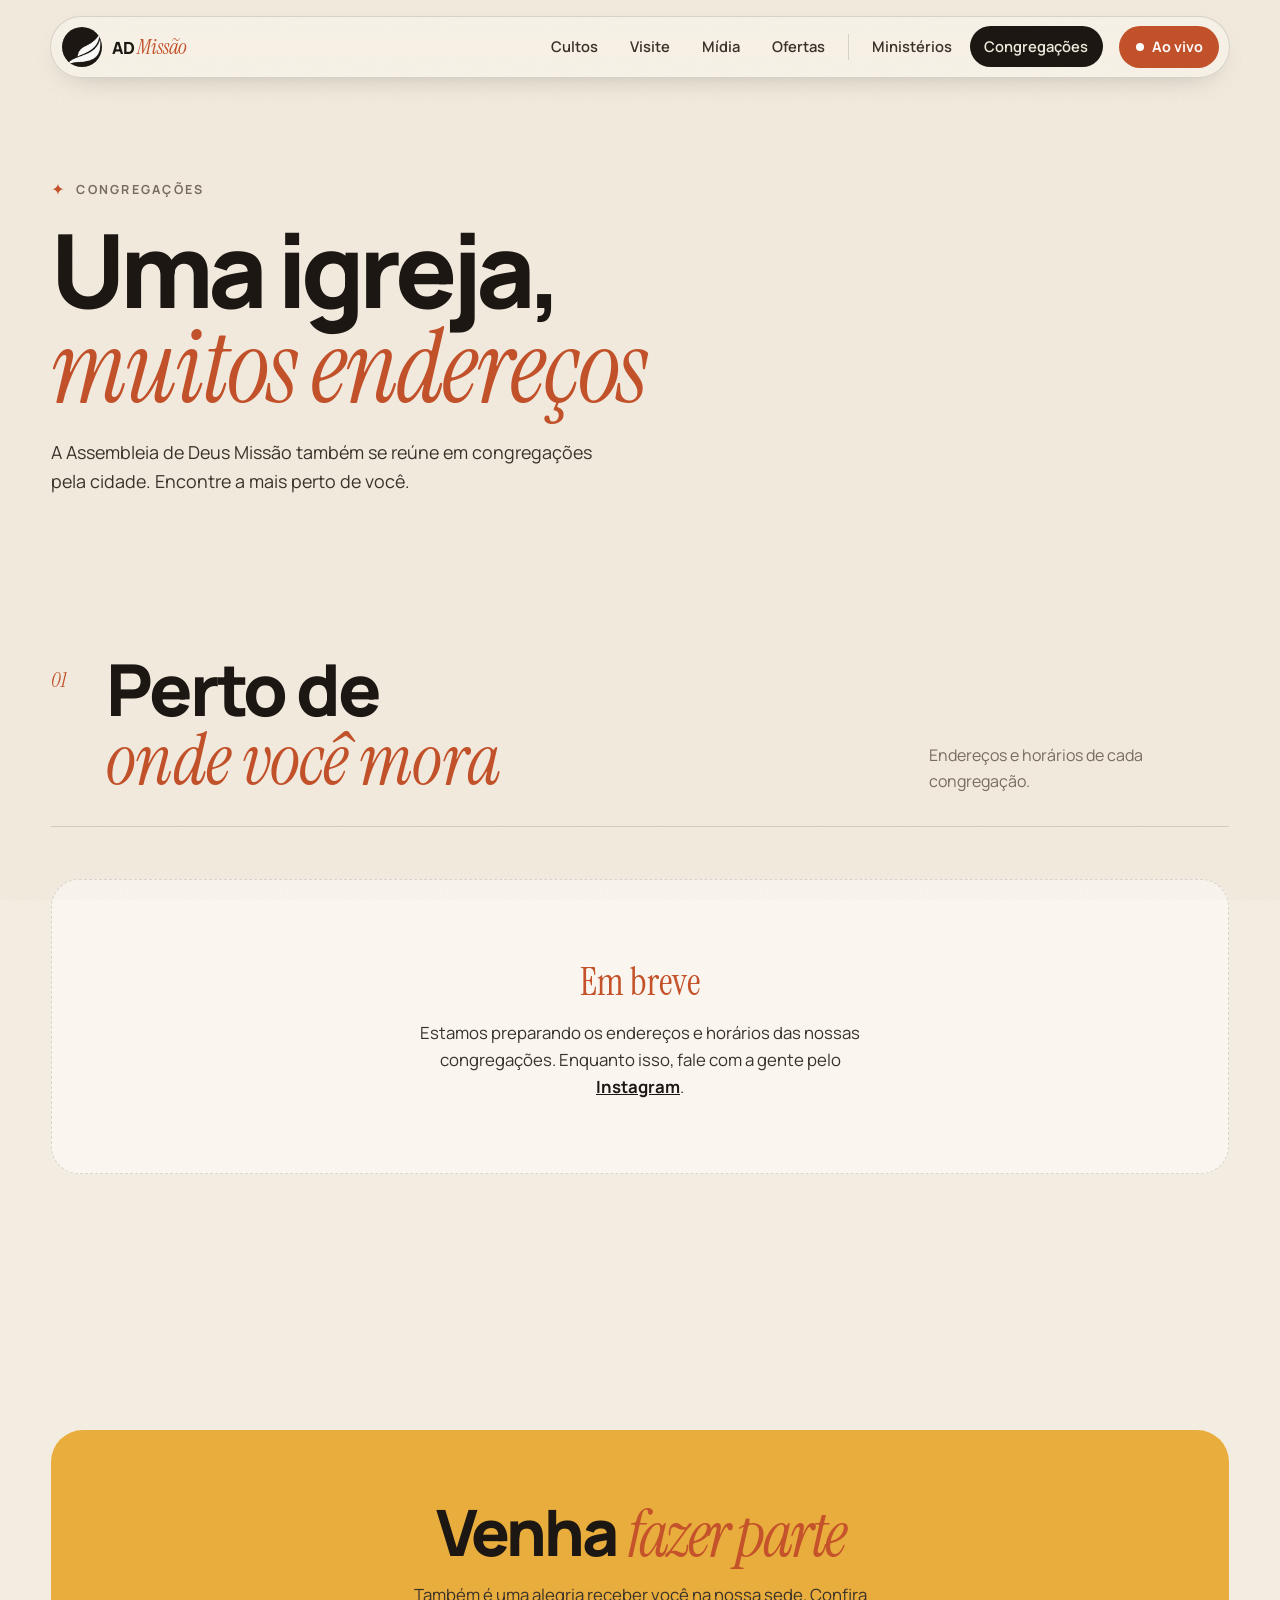
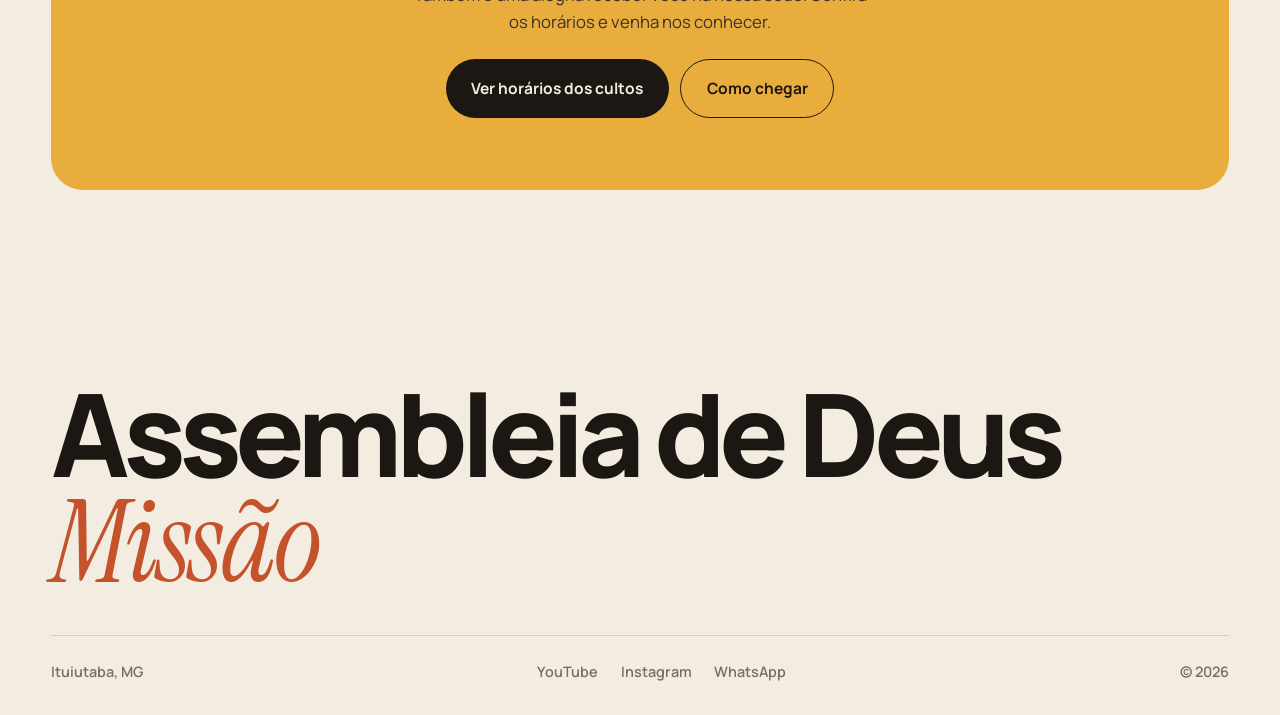
==== congregacoes.html @ 0648c284 "Separar home, página de Ministérios e página de Congregações; adicionar seção Música Co-Authored-By:" ====
<!doctype html>
<html lang="pt-BR">
  <head>
    <meta charset="utf-8" />
    <meta name="viewport" content="width=device-width, initial-scale=1" />
    <title>Congregações – Assembleia de Deus Missão, Ituiutaba</title>
    <meta name="description" content="Endereços e horários das congregações da Assembleia de Deus Missão em Ituiutaba, MG." />
    <meta name="theme-color" content="#f3ece0" />
    <link rel="icon" type="image/png" href="./assets/logo.png" />
    <link rel="preconnect" href="https://fonts.googleapis.com" />
    <link rel="preconnect" href="https://fonts.gstatic.com" crossorigin />
    <link href="https://fonts.googleapis.com/css2?family=Instrument+Serif:ital@0;1&family=Manrope:wght@400;500;600;700;800&display=swap" rel="stylesheet" />
    <link rel="stylesheet" href="style.css" />
    <script>document.documentElement.classList.add("js");</script>
  </head>
  <body class="page-congregacoes">
    <div class="grain" aria-hidden="true"></div>

    <!-- ============ Cabeçalho (igual em todas as páginas) ============ -->
    <header id="topo">
      <a class="mark" href="index.html" aria-label="Início">
        <span class="mark-logo"><img src="./assets/logo.png" alt="" /></span>
        <span class="mark-text">AD <i>Missão</i></span>
      </a>
      <nav id="menu" aria-label="Principal">
        <a href="index.html#cultos">Cultos</a>
        <a href="index.html#visite">Visite</a>
        <a href="index.html#midia">Mídia</a>
        <a href="index.html#ofertas">Ofertas</a>
        <span class="nav-sep" aria-hidden="true"></span>
        <a href="ministerios.html">Ministérios</a>
        <a href="congregacoes.html" class="active" aria-current="page">Congregações</a>
      </nav>
      <a class="live" href="https://www.youtube.com/@assembleiadedeus.ituiutaba/live" target="_blank" rel="noopener">
        <span class="live-dot"></span> Ao vivo
      </a>
      <button class="burger" id="menuBtn" aria-expanded="false" aria-controls="menu" aria-label="Abrir menu"><span></span><span></span></button>
    </header>

    <main>
      <!-- ============ Topo da página ============ -->
      <section class="page-hero">
        <p class="tag"><span>✦</span> Congregações</p>
        <h1>Uma igreja,<br /><em>muitos endereços</em></h1>
        <p class="hero-sub">A Assembleia de Deus Missão também se reúne em congregações pela cidade. Encontre a mais perto de você.</p>
      </section>

      <!-- ============ Lista de congregações ============ -->
      <!-- Os cartões são gerados pelo script.js a partir da lista CONGREGACOES. -->
      <section class="sec" id="lista">
        <div class="sec-head">
          <span class="num">01</span>
          <h2>Perto de<br /><em>onde você mora</em></h2>
          <p>Endereços e horários de cada congregação.</p>
        </div>
        <div class="congs" id="congs"></div>
      </section>
      <!-- ============ Convite ============ -->
      <section class="sec">
        <div class="cta-band">
          <h2>Venha <em>fazer parte</em></h2>
          <p>Também é uma alegria receber você na nossa sede. Confira os horários e venha nos conhecer.</p>
          <div class="hero-cta">
            <a class="pill dark" href="index.html#cultos">Ver horários dos cultos</a>
            <a class="pill line" href="index.html#visite">Como chegar</a>
          </div>
        </div>
      </section>
    </main>

    <footer>
      <p class="big">Assembleia de Deus <em>Missão</em></p>
      <div class="foot-row">
        <span>Ituiutaba, MG</span>
        <span class="foot-social">
          <a href="https://www.youtube.com/@assembleiadedeus.ituiutaba" target="_blank" rel="noopener">YouTube</a>
          <a href="https://www.instagram.com/assembleiadedeus.ituiutaba" target="_blank" rel="noopener">Instagram</a>
          <a href="https://chat.whatsapp.com/AYAnTS1vn7K410V5juhOML?s=sw&amp;p=i&amp;mlu=4&amp;ilr=4&amp;iam=2" target="_blank" rel="noopener">WhatsApp</a>
        </span>
        <span>© <span id="year">2026</span></span>
      </div>
    </footer>

    <script src="script.js"></script>
  </body>
</html>
---- style.css ----
/* =========================================================
   AD Missão – modelo criativo
   Conceito: luz, papel e arco — o arco das janelas de templo
   ========================================================= */
:root{
  --cream:#f3ece0; --cream-2:#ebe2d2; --paper:#faf6ef;
  --ink:#1c1712; --ink-2:#3a322a; --muted:#7a6e60;
  --ember:#c4522a; --ember-2:#e0703f; --sun:#e8ad3c;
  --line:rgba(28,23,18,.14);
  --serif:"Instrument Serif",Georgia,serif;
  --sans:"Manrope",system-ui,-apple-system,"Segoe UI",Roboto,sans-serif;
  --ease:cubic-bezier(.16,.84,.24,1);
  --pad:clamp(1.25rem,4vw,3.5rem);
}
*,*::before,*::after{box-sizing:border-box;margin:0;padding:0}
html{scroll-behavior:smooth;scroll-padding-top:90px;overflow-x:clip}
body{font-family:var(--sans);background:var(--cream);color:var(--ink);font-size:1.05rem;line-height:1.6;-webkit-font-smoothing:antialiased;overflow-x:clip}
img{display:block;max-width:100%}
a{color:inherit}
:focus-visible{outline:2px solid var(--ember);outline-offset:4px;border-radius:4px}
em{font-family:var(--serif);font-style:italic;font-weight:400}
::selection{background:var(--sun);color:var(--ink)}

/* textura de papel */
.grain{position:fixed;inset:0;z-index:100;pointer-events:none;opacity:.35;mix-blend-mode:multiply;
  background-image:url("data:image/svg+xml,%3Csvg xmlns='http://www.w3.org/2000/svg' width='160' height='160'%3E%3Cfilter id='n'%3E%3CfeTurbulence type='fractalNoise' baseFrequency='.9' numOctaves='2' stitchTiles='stitch'/%3E%3CfeColorMatrix values='0 0 0 0 0.4 0 0 0 0 0.33 0 0 0 0 0.25 0 0 0 .18 0'/%3E%3C/filter%3E%3Crect width='100%25' height='100%25' filter='url(%23n)'/%3E%3C/svg%3E")}

/* ============ Cabeçalho ============ */
header{position:fixed;top:1rem;left:50%;transform:translateX(-50%);z-index:60;width:min(1180px,100% - 2rem);
  display:flex;align-items:center;gap:1rem;padding:.55rem .6rem .55rem .7rem;border-radius:999px;
  background:rgba(250,246,239,.72);backdrop-filter:blur(14px) saturate(140%);-webkit-backdrop-filter:blur(14px) saturate(140%);
  border:1px solid var(--line);box-shadow:0 10px 30px -18px rgba(28,23,18,.35);transition:box-shadow .3s}
header.scrolled{box-shadow:0 14px 40px -16px rgba(28,23,18,.45)}
.mark{display:flex;align-items:center;gap:.6rem;text-decoration:none;font-weight:800;letter-spacing:-.01em}
.mark-logo{width:40px;height:40px;border-radius:50%;background:var(--ink);display:grid;place-items:center;overflow:hidden}
.mark-logo img{width:100%;height:100%;object-fit:cover}
.mark-text{font-size:1.05rem}
.mark-text i{font-family:var(--serif);font-weight:400;font-size:1.3rem;color:var(--ember)}
nav{display:flex;gap:.2rem;margin-left:auto}
nav a{text-decoration:none;font-size:.92rem;font-weight:600;padding:.55rem .9rem;border-radius:999px;color:var(--ink-2);transition:background .25s,color .25s}
nav a:hover,nav a.active{background:var(--ink);color:var(--cream)}
.live{display:inline-flex;align-items:center;gap:.5rem;text-decoration:none;font-weight:700;font-size:.9rem;padding:.6rem 1.05rem;border-radius:999px;background:var(--ember);color:#fff;transition:background .25s}
.live:hover{background:var(--ember-2)}
.live-dot{width:8px;height:8px;border-radius:50%;background:#fff;animation:blink 1.4s infinite}
.burger{display:none;width:44px;height:44px;border-radius:50%;border:0;background:var(--ink);cursor:pointer;position:relative}
.burger span{position:absolute;left:13px;right:13px;height:2px;background:var(--cream);transition:transform .3s var(--ease)}
.burger span:first-child{top:18px}.burger span:last-child{top:24px}
.burger[aria-expanded="true"] span:first-child{transform:translateY(3px) rotate(45deg)}
.burger[aria-expanded="true"] span:last-child{transform:translateY(-3px) rotate(-45deg)}

/* ============ Hero ============ */
.hero{min-height:100svh;display:grid;grid-template-columns:1.15fr .85fr;gap:clamp(2rem,5vw,5rem);align-items:center;
  padding:8rem var(--pad) 4rem;max-width:1320px;margin:0 auto;position:relative}
.tag{display:inline-flex;align-items:center;gap:.6rem;font-size:.78rem;font-weight:700;letter-spacing:.18em;text-transform:uppercase;color:var(--muted)}
.tag span{color:var(--ember);font-size:1rem}
.hero h1{margin:1.4rem 0 1.8rem;font-family:var(--sans);font-weight:800;font-size:clamp(3.4rem,9.5vw,8.6rem);line-height:.9;letter-spacing:-.055em}
.hero h1 span{display:block;overflow:hidden}
.hero h1 em{color:var(--ember);letter-spacing:-.02em;font-size:1.08em;padding-right:.05em}
.hero h1 .l2{padding-left:clamp(1rem,6vw,5rem)}
.hero h1 .l3{color:var(--ink)}
.hero-sub{max-width:44ch;font-size:1.12rem;color:var(--ink-2)}
.hero-sub strong{font-weight:700}
.hero-cta{display:flex;flex-wrap:wrap;gap:.7rem;margin-top:2rem}
.pill{display:inline-flex;align-items:center;gap:.6rem;padding:1rem 1.6rem;border-radius:999px;text-decoration:none;font-weight:700;font-size:.97rem;transition:transform .3s var(--ease),background .25s,color .25s}
.pill:hover{transform:translateY(-3px)}
.pill.dark{background:var(--ink);color:var(--cream)}
.pill.dark:hover{background:var(--ember)}
.pill.line{border:1.5px solid var(--ink)}
.pill.line:hover{background:var(--ink);color:var(--cream)}
.pill span{display:inline-block;transition:transform .3s var(--ease)}
.pill:hover span{transform:translateY(3px)}

.hero-art{position:relative;justify-self:center;width:min(440px,100%)}
.arch{aspect-ratio:3/4;border-radius:999px 999px 28px 28px;overflow:hidden;background:var(--cream-2);
  box-shadow:0 40px 80px -40px rgba(28,23,18,.55);border:10px solid var(--paper)}
.arch img{width:100%;height:100%;object-fit:cover;object-position:62% center;transform:scale(1.08);transition:transform 1.6s var(--ease)}
.loaded .arch img{transform:scale(1)}
.orbit{position:absolute;top:-34px;right:-44px;width:150px;height:150px;animation:spin 26s linear infinite;
  background:var(--sun);border-radius:50%;padding:6px}
.orbit text{font-family:var(--sans);font-size:13.5px;font-weight:800;letter-spacing:2.6px;fill:var(--ink)}
.ticket{position:absolute;left:-14%;bottom:7%;width:min(300px,82%);background:var(--paper);border-radius:18px;padding:1.1rem 1.25rem 1.15rem;
  box-shadow:0 24px 50px -22px rgba(28,23,18,.6);border:1px solid var(--line);
  -webkit-mask:radial-gradient(circle 10px at 0 62%,transparent 98%,#000) left/51% 100% no-repeat,radial-gradient(circle 10px at 100% 62%,transparent 98%,#000) right/51% 100% no-repeat;
          mask:radial-gradient(circle 10px at 0 62%,transparent 98%,#000) left/51% 100% no-repeat,radial-gradient(circle 10px at 100% 62%,transparent 98%,#000) right/51% 100% no-repeat}
.ticket-top{display:flex;justify-content:space-between;font-size:.72rem;font-weight:800;letter-spacing:.14em;text-transform:uppercase;color:var(--ember)}
.ticket-no{color:var(--muted)}
.ticket strong{display:block;margin:.4rem 0 .75rem;font-family:var(--serif);font-weight:400;font-size:1.75rem;line-height:1.05}
.ticket-row{display:flex;justify-content:space-between;gap:.5rem;flex-wrap:wrap;padding-top:.75rem;border-top:1.5px dashed var(--line);font-weight:700;font-size:.92rem}
.ticket-in{color:var(--muted);font-weight:600}

/* ============ Marquee ============ */
.marquee{background:var(--ink);color:var(--cream);overflow:hidden;padding:1.3rem 0;transform:rotate(-1.5deg) scale(1.02);margin:1rem 0 2rem}
.marquee-track{display:flex;gap:2.2rem;width:max-content;align-items:center;animation:slide 32s linear infinite}
.marquee span{font-family:var(--serif);font-style:italic;font-size:clamp(1.8rem,3.6vw,2.8rem);line-height:1}
.marquee i{font-style:normal;color:var(--sun);font-size:1.2rem}

/* ============ Seções ============ */
.sec{max-width:1320px;margin:0 auto;padding:clamp(4.5rem,10vw,8rem) var(--pad)}
.sec-head{display:grid;grid-template-columns:auto 1fr auto;align-items:end;gap:1.5rem 2.5rem;margin-bottom:3.25rem;padding-bottom:2rem;border-bottom:1px solid var(--line)}
.num{font-family:var(--serif);font-style:italic;font-size:1.3rem;color:var(--ember);align-self:start;padding-top:.5rem}
.num.light{color:var(--sun)}
.sec-head h2,.give h2{font-weight:800;font-size:clamp(2.4rem,5.6vw,4.6rem);line-height:.95;letter-spacing:-.045em}
.sec-head h2 em,.give h2 em{color:var(--ember);letter-spacing:-.01em}
.sec-head p{max-width:30ch;color:var(--muted);font-size:1rem}

/* ============ Cultos – semana ============ */
.week{display:grid;grid-template-columns:repeat(7,1fr);border:1px solid var(--line);border-radius:28px;overflow:hidden;background:var(--paper)}
.wd{position:relative;min-height:300px;padding:1.3rem 1.1rem 1.5rem;border-right:1px solid var(--line);display:flex;flex-direction:column;transition:background .3s}
.wd:last-child{border-right:0}
.wd-name{font-size:.75rem;font-weight:800;letter-spacing:.16em;text-transform:uppercase;color:var(--muted)}
.wd-big{font-family:var(--serif);font-size:3.6rem;line-height:1;margin:.3rem 0 1.2rem;color:var(--ink)}
.wd ul{list-style:none;display:grid;gap:1rem;margin-top:auto}
.wd li{display:grid;gap:.15rem}
.wd time{font-weight:800;font-size:1.3rem;letter-spacing:-.02em;font-variant-numeric:tabular-nums}
.wd li span{font-size:.86rem;color:var(--ink-2);line-height:1.3}
.wd.empty .wd-big{color:rgba(28,23,18,.18)}
.wd.empty::after{content:"";position:absolute;inset:auto 1.1rem 1.5rem;height:1px;background:repeating-linear-gradient(90deg,var(--line) 0 6px,transparent 6px 12px)}
.wd:not(.empty):hover{background:var(--cream-2)}
.wd.today{background:var(--ember);color:#fff}
.wd.today:hover{background:var(--ember)}
.wd.today .wd-name,.wd.today li span{color:rgba(255,255,255,.85)}
.wd.today .wd-big{color:#fff}
.wd.today.empty .wd-big{color:rgba(255,255,255,.45)}
.wd .today-tag{display:none}
.wd.today .today-tag{display:inline-block;margin-left:.4rem;padding:.1rem .5rem;border-radius:999px;background:#fff;color:var(--ember);font-size:.65rem;letter-spacing:.1em}

/* ============ Ministérios – arcos ============ */
.arches{display:grid;grid-template-columns:repeat(6,1fr);gap:1rem}
.a-card{position:relative;text-decoration:none;display:flex;flex-direction:column;align-items:center;text-align:center;padding:0 0 1.4rem;border-radius:999px 999px 22px 22px;background:var(--paper);border:1px solid var(--line);transition:transform .45s var(--ease),box-shadow .45s}
.a-card:hover{transform:translateY(-10px);box-shadow:0 30px 50px -30px rgba(28,23,18,.5)}
.a-top{width:100%;aspect-ratio:1/1.15;border-radius:999px 999px 0 0;background:var(--c);display:grid;place-items:center;position:relative;overflow:hidden;margin-bottom:1.1rem}
.a-top::after{content:"";position:absolute;inset:auto -20% -40% -20%;height:70%;background:radial-gradient(ellipse at center,rgba(255,255,255,.35),transparent 70%)}
.a-top img{width:62%;aspect-ratio:1;object-fit:contain;border-radius:50%;background:rgba(255,255,255,.9);padding:10%;position:relative;z-index:1;transition:transform .6s var(--ease)}
.a-card:hover .a-top img{transform:scale(1.08) rotate(-4deg)}
.a-card h3{font-family:var(--serif);font-weight:400;font-size:1.65rem;line-height:1.05}
.a-card p{font-size:.8rem;color:var(--muted);font-weight:600;margin-top:.2rem}
.a-go{position:absolute;top:.8rem;right:.8rem;width:30px;height:30px;border-radius:50%;background:var(--ink);color:var(--cream);display:grid;place-items:center;font-size:.85rem;opacity:0;transform:scale(.6);transition:all .35s var(--ease);z-index:2}
.a-card:hover .a-go{opacity:1;transform:none}

/* ============ Mídia – índice ============ */
.index{list-style:none;border-top:1px solid var(--ink)}
.index li{border-bottom:1px solid var(--ink)}
.index a{display:grid;grid-template-columns:56px 1fr 1.2fr 60px;align-items:center;gap:1.5rem;padding:1.6rem .5rem;text-decoration:none;position:relative;isolation:isolate;transition:color .35s,padding .45s var(--ease)}
.index a::before{content:"";position:absolute;inset:0;background:var(--ink);transform:scaleY(0);transform-origin:bottom;transition:transform .45s var(--ease);z-index:-1}
.index a:hover{color:var(--cream);padding-left:1.5rem}
.index a:hover::before{transform:scaleY(1)}
.index img{width:44px;height:44px;object-fit:contain;padding:8px;border-radius:12px;background:var(--paper)}
.i-name{font-weight:800;font-size:clamp(1.8rem,4vw,3rem);letter-spacing:-.04em;line-height:1}
.i-desc{color:var(--muted);transition:color .35s}
.index a:hover .i-desc{color:rgba(243,236,224,.7)}
.i-arrow{justify-self:end;width:50px;height:50px;border-radius:50%;border:1.5px solid currentColor;display:grid;place-items:center;font-size:1.2rem;transition:transform .45s var(--ease),background .3s}
.index a:hover .i-arrow{transform:rotate(-45deg);background:var(--ember);border-color:var(--ember)}

/* ============ Ofertas ============ */
.give{background:var(--ink);color:var(--cream);border-radius:40px;margin:0 clamp(.5rem,2vw,1.5rem);position:relative;overflow:hidden}
.give::before{content:"";position:absolute;width:640px;height:640px;right:-160px;top:-220px;border-radius:50%;background:radial-gradient(circle,rgba(232,173,60,.35),transparent 65%)}
.give-in{position:relative;max-width:1240px;margin:0 auto;padding:clamp(4rem,9vw,7rem) var(--pad);display:grid;grid-template-columns:1.2fr .8fr;gap:clamp(2.5rem,6vw,6rem);align-items:center}
.give h2{margin:.8rem 0 2rem}
.give h2 em{color:var(--sun)}
blockquote{font-family:var(--serif);font-size:clamp(1.4rem,2.4vw,1.9rem);line-height:1.3;max-width:28ch;color:rgba(243,236,224,.88)}
cite{display:block;margin-top:.9rem;font-family:var(--sans);font-style:normal;font-size:.8rem;font-weight:700;letter-spacing:.16em;text-transform:uppercase;color:var(--sun)}
.pixcard{background:var(--paper);color:var(--ink);border-radius:26px;padding:1.5rem;text-align:center;transform:rotate(2deg);transition:transform .5s var(--ease);box-shadow:0 40px 70px -30px rgba(0,0,0,.7)}
.pixcard:hover{transform:rotate(0)}
.pix-head{display:flex;justify-content:space-between;font-size:.72rem;font-weight:800;letter-spacing:.16em;text-transform:uppercase;padding-bottom:1rem;margin-bottom:1rem;border-bottom:1.5px dashed var(--line)}
.pix-head span:first-child{color:var(--ember)}
.pix-qr{width:min(200px,70%);margin:0 auto 1rem;border-radius:14px;background:#fff;padding:8px;border:1px solid var(--line)}
.pix-label{font-size:.75rem;font-weight:700;letter-spacing:.12em;text-transform:uppercase;color:var(--muted)}
.pixcard code{display:block;margin:.4rem 0 1rem;font-family:var(--sans);font-weight:700;font-size:1rem;word-break:break-all}
#copyPix{width:100%;cursor:pointer;font:inherit;font-weight:800;background:var(--ink);color:var(--cream);border:0;border-radius:999px;padding:.95rem 1rem;transition:background .25s,transform .2s}
#copyPix:hover{background:var(--ember)}
#copyPix:active{transform:scale(.97)}
#copyPix.copied{background:#2f7d4f}
.ok{display:block;margin-top:.5rem;font-size:.85rem;font-weight:600;color:var(--ember);min-height:1.2em}

/* ============ Visite ============ */
.visit{display:grid;grid-template-columns:1.5fr 1fr;gap:1.25rem}
.map{border-radius:28px;overflow:hidden;border:1px solid var(--line);background:var(--cream-2);min-height:380px}
.map iframe{width:100%;height:100%;min-height:380px;border:0;display:block;filter:sepia(.25) saturate(.85)}
.visit-card{background:var(--sun);border-radius:28px;padding:2.2rem;display:flex;flex-direction:column;gap:1.3rem}
.visit-card h3{font-family:var(--serif);font-weight:400;font-size:2.4rem;line-height:1}
.visit-card ul{list-style:none;display:grid;gap:.9rem}
.visit-card li{padding-left:1.6rem;position:relative;color:var(--ink-2)}
.visit-card li::before{content:"✦";position:absolute;left:0;color:var(--ember)}
.visit-card b{color:var(--ink)}
.visit-card .pill{margin-top:auto;align-self:flex-start}

/* ============ Rodapé ============ */
footer{padding:4rem var(--pad) 2rem;max-width:1320px;margin:0 auto;overflow:hidden}
.big{font-weight:800;font-size:clamp(2.6rem,9vw,8.5rem);line-height:.9;letter-spacing:-.06em;color:var(--ink)}
.big em{color:var(--ember);letter-spacing:-.02em}
.foot-row{display:flex;flex-wrap:wrap;justify-content:space-between;gap:1rem;margin-top:2.5rem;padding-top:1.5rem;border-top:1px solid var(--line);font-size:.9rem;font-weight:600;color:var(--muted)}
.foot-social{display:flex;gap:1.4rem}
.foot-social a{text-decoration:none}
.foot-social a:hover{color:var(--ember)}

/* ============ Música – discos ============ */
.records{display:grid;grid-template-columns:repeat(2,1fr);gap:clamp(1.5rem,4vw,3.5rem);padding-right:clamp(0rem,6vw,5rem)}
.record{position:relative;display:block;aspect-ratio:1;text-decoration:none;color:#fff;isolation:isolate}
.sleeve{position:relative;z-index:2;height:100%;border-radius:22px;overflow:hidden;padding:clamp(1.25rem,3vw,2rem);display:flex;flex-direction:column;justify-content:space-between;box-shadow:0 30px 60px -30px rgba(28,23,18,.65);transition:transform .6s var(--ease)}
.sleeve::before{content:"";position:absolute;inset:0;z-index:-1;opacity:.5;background:repeating-radial-gradient(circle at 110% 50%,rgba(255,255,255,.06) 0 2px,transparent 2px 14px)}
.record.orq .sleeve{background:radial-gradient(ellipse at 20% 0%,#4a4744,transparent 60%),linear-gradient(150deg,#2a2826,#0e0d0c)}
.record.louv .sleeve{background:radial-gradient(ellipse at 80% 10%,#3f8fff,transparent 55%),linear-gradient(150deg,#123a9c,#06124a)}
.side{align-self:flex-start;font-size:.72rem;font-weight:800;letter-spacing:.18em;text-transform:uppercase;padding:.35rem .75rem;border-radius:999px;border:1px solid rgba(255,255,255,.35)}
.cover-logo{position:absolute;top:clamp(1.25rem,3vw,2rem);right:clamp(1.25rem,3vw,2rem);width:46%;aspect-ratio:1;object-fit:cover;border-radius:50%;clip-path:circle(47.5% at 50% 50%);transform:scale(1.05);filter:drop-shadow(0 14px 24px rgba(0,0,0,.45));transition:transform .6s var(--ease)}
.record:hover .cover-logo{transform:scale(1.05) rotate(-6deg)}
.r-kind{font-size:.78rem;font-weight:700;letter-spacing:.16em;text-transform:uppercase;color:rgba(255,255,255,.7)}
.record h3{font-family:var(--serif);font-weight:400;font-style:italic;font-size:clamp(2.1rem,4.4vw,3.6rem);line-height:.95;margin:.35rem 0 1rem}
.r-handle{display:inline-flex;align-items:center;gap:.5rem;font-weight:700;font-size:.95rem}
.r-handle b{display:grid;place-items:center;width:30px;height:30px;border-radius:50%;background:#fff;color:var(--ink);font-size:.8rem;transition:transform .4s var(--ease)}
.record:hover .r-handle b{transform:rotate(45deg)}
.record.orq .r-handle b{background:#d9d4cc}
.record.louv .r-handle b{background:#8cc7ff}

.vinyl{position:absolute;z-index:1;top:5%;right:5%;width:90%;aspect-ratio:1;border-radius:50%;
  background:radial-gradient(circle,transparent 0 31%,rgba(255,255,255,.05) 31.5% 32%,transparent 32.5%),
             repeating-radial-gradient(circle,#161412 0 1.5px,#22201d 1.5px 3px);
  box-shadow:0 20px 40px -18px rgba(0,0,0,.6),inset 0 0 0 6px #0d0c0b;
  transform:translateX(18%) rotate(0deg);transition:transform .9s var(--ease)}
.vinyl::after{content:"";position:absolute;inset:0;border-radius:50%;background:conic-gradient(from 30deg,transparent 0 20%,rgba(255,255,255,.09) 25%,transparent 32% 70%,rgba(255,255,255,.07) 75%,transparent 82%)}
.label{position:absolute;inset:31%;border-radius:50%;overflow:hidden;background:#000;box-shadow:0 0 0 3px rgba(0,0,0,.6)}
.label img{width:100%;height:100%;object-fit:cover;transform:scale(1.14)}
.label::after{content:"";position:absolute;left:50%;top:50%;width:7%;height:7%;margin:-3.5% 0 0 -3.5%;border-radius:50%;background:var(--cream);box-shadow:0 0 0 2px rgba(0,0,0,.4)}
.record:hover .vinyl,.record:focus-visible .vinyl{transform:translateX(42%) rotate(200deg)}
.record:hover .sleeve{transform:translateX(-4%) rotate(-1.5deg)}

@media (max-width:900px){
  .records{grid-template-columns:1fr;padding-right:0;max-width:520px;gap:2.5rem}
  .record{margin-right:16%}
}
@media (max-width:640px){
  .record{margin-right:20%}
  .cover-logo{width:36%}
  .vinyl{transform:translateX(26%)}
  .record:hover .vinyl{transform:translateX(34%) rotate(120deg)}
}

/* ============ Páginas internas (Ministérios, Congregações) ============ */
.nav-sep{width:1px;align-self:stretch;margin:.45rem .35rem;background:var(--line)}
nav a[aria-current="page"]{background:var(--ink);color:var(--cream)}
.page-hero{max-width:1320px;margin:0 auto;padding:clamp(8.5rem,16vw,11rem) var(--pad) clamp(1rem,3vw,2rem)}
.page-hero h1{margin:1.2rem 0 1.4rem;font-weight:800;font-size:clamp(3rem,8vw,7rem);line-height:.92;letter-spacing:-.055em;animation:up 1s var(--ease) both}
.page-hero h1 em{color:var(--ember);letter-spacing:-.02em}
.page-hero .hero-sub{max-width:52ch}

/* Convite no fim das páginas internas */
.cta-band{background:var(--sun);border-radius:32px;padding:clamp(2.2rem,6vw,4.5rem);text-align:center;display:flex;flex-direction:column;align-items:center;gap:1rem}
.cta-band h2{font-weight:800;font-size:clamp(2.2rem,5vw,4rem);line-height:.95;letter-spacing:-.045em}
.cta-band h2 em{color:var(--ember)}
.cta-band p{max-width:46ch;color:var(--ink-2)}
.cta-band .hero-cta{justify-content:center;margin-top:.5rem}
.cta-band .pill.line{border-color:var(--ink)}

/* Chamada para Ministérios na home */
.teaser-wrap{padding-top:0;padding-bottom:0}
.teaser{display:grid;grid-template-columns:auto 1fr auto;align-items:center;gap:1.5rem 2rem;padding:1.5rem 1.75rem;border-radius:28px;background:var(--paper);border:1px solid var(--line);text-decoration:none;transition:transform .4s var(--ease),box-shadow .4s}
.teaser:hover{transform:translateY(-4px);box-shadow:0 30px 50px -30px rgba(28,23,18,.45)}
.faces{display:flex}
.faces img{width:52px;height:52px;border-radius:50%;object-fit:cover;background:#fff;border:3px solid var(--paper);margin-left:-14px;transition:transform .35s var(--ease)}
.faces img:first-child{margin-left:0}
.teaser:hover .faces img{transform:translateY(-3px)}
.teaser:hover .faces img:nth-child(even){transform:translateY(3px)}
.teaser-text{color:var(--ink-2);font-size:.98rem;line-height:1.45}
.teaser-text b{display:block;font-family:var(--serif);font-weight:400;font-size:1.7rem;color:var(--ink);line-height:1.1;margin-bottom:.2rem}
.teaser .pill span{transition:transform .3s var(--ease)}
.teaser:hover .pill span{transform:translateX(4px)}
.teaser:hover .pill.dark{background:var(--ember)}

/* Link para congregações no cartão "Primeira vez?" */
.cong-link{display:block;font-size:.92rem;color:var(--ink-2);text-decoration:none;padding-top:1rem;border-top:1px solid rgba(28,23,18,.18)}
.cong-link b{color:var(--ink);transition:color .25s}
.cong-link:hover b{color:var(--ember)}
.visit-card .pill{margin-top:auto}

/* Cartões de congregação */
.congs{display:grid;grid-template-columns:repeat(3,1fr);gap:1.1rem}
.cong{display:flex;flex-direction:column;gap:.8rem;background:var(--paper);border:1px solid var(--line);border-radius:26px;padding:1.75rem;transition:transform .4s var(--ease),box-shadow .4s}
.cong:hover{transform:translateY(-6px);box-shadow:0 30px 50px -30px rgba(28,23,18,.45)}
.cong-tag{align-self:flex-start;font-size:.7rem;font-weight:800;letter-spacing:.14em;text-transform:uppercase;color:var(--ember);background:rgba(196,82,42,.1);padding:.3rem .7rem;border-radius:999px}
.cong h3{font-family:var(--serif);font-weight:400;font-size:2rem;line-height:1.02}
.cong-addr{color:var(--muted);font-size:.95rem}
.cong-times{list-style:none;display:grid;gap:.45rem;padding:.9rem 0;border-top:1.5px dashed var(--line);border-bottom:1.5px dashed var(--line)}
.cong-times li{display:grid;grid-template-columns:2.6rem 3.4rem 1fr;align-items:baseline;gap:.4rem;font-size:.95rem}
.cong-times span{font-size:.72rem;font-weight:800;letter-spacing:.12em;text-transform:uppercase;color:var(--muted)}
.cong-times time{font-weight:800;font-variant-numeric:tabular-nums}
.cong-times em{font-family:var(--sans);font-style:normal;color:var(--ink-2);font-size:.88rem}
.cong .pill{align-self:flex-start;margin-top:auto;padding:.75rem 1.2rem}
.congs-empty{grid-column:1/-1;text-align:center;padding:clamp(2.5rem,7vw,4.5rem) 1.5rem;border:1.5px dashed var(--line);border-radius:28px;background:var(--paper)}
.congs-empty b{display:block;font-family:var(--serif);font-weight:400;font-size:2.4rem;color:var(--ember);margin-bottom:.4rem}
.congs-empty p{max-width:46ch;margin:0 auto;color:var(--ink-2)}
.congs-empty a{color:var(--ink);font-weight:700}

@media (max-width:1100px){
  .congs{grid-template-columns:repeat(2,1fr)}
  nav a{padding:.55rem .7rem}
}
@media (max-width:900px){
  .nav-sep{width:auto;height:1px;margin:.35rem .6rem}
  .teaser{grid-template-columns:1fr;justify-items:start}
}
@media (max-width:640px){
  .congs{grid-template-columns:1fr}
  .faces img{width:42px;height:42px;margin-left:-12px}
}

/* ============ Movimento ============ */
.js .rv{opacity:0;transform:translateY(40px);transition:opacity 1s var(--ease),transform 1s var(--ease);transition-delay:var(--d,0s)}
.js .rv.in{opacity:1;transform:none}
.hero h1 span>*,.hero h1 span{animation:up 1s var(--ease) both}
.hero h1 .l2{animation-delay:.1s}.hero h1 .l3{animation-delay:.2s}
.hero-sub,.hero-cta,.tag{animation:fade 1s .35s var(--ease) both}
.ticket{animation:pop 1s .6s var(--ease) both}
@keyframes up{from{opacity:0;transform:translateY(60%)}to{opacity:1;transform:none}}
@keyframes fade{from{opacity:0;transform:translateY(16px)}to{opacity:1;transform:none}}
@keyframes pop{from{opacity:0;transform:translateY(30px) rotate(-4deg)}to{opacity:1;transform:none}}
@keyframes spin{to{transform:rotate(360deg)}}
@keyframes slide{to{transform:translateX(-50%)}}
@keyframes blink{50%{opacity:.25}}

/* ============ Responsivo ============ */
@media (max-width:1100px){
  .arches{grid-template-columns:repeat(3,1fr)}
  .week{grid-template-columns:repeat(4,1fr)}
  .wd{border-bottom:1px solid var(--line);min-height:220px}
  .wd:nth-child(4n){border-right:0}
}
@media (max-width:900px){
  nav{position:fixed;top:calc(100% + .6rem);left:0;right:0;flex-direction:column;gap:.2rem;padding:.7rem;border-radius:24px;background:var(--paper);border:1px solid var(--line);box-shadow:0 20px 40px -20px rgba(28,23,18,.4);opacity:0;transform:translateY(-10px);pointer-events:none;transition:opacity .25s,transform .3s var(--ease);position:absolute}
  nav.open{opacity:1;transform:none;pointer-events:auto}
  nav a{padding:.9rem 1.1rem;font-size:1rem}
  .live{margin-left:auto}
  .burger{display:block}
  .hero{grid-template-columns:1fr;padding-top:7.5rem;min-height:auto}
  .hero-art{width:min(380px,88%);margin-top:1rem}
  .ticket{left:-8%}
  .orbit{right:-20px;width:120px;height:120px}
  .sec-head{grid-template-columns:1fr}
  .sec-head .num{padding:0}
  .give-in{grid-template-columns:1fr}
  .pixcard{max-width:380px;justify-self:center;width:100%}
  .visit{grid-template-columns:1fr}
  .index a{grid-template-columns:44px 1fr 44px;gap:1rem}
  .i-desc{grid-column:2;grid-row:2;font-size:.9rem;margin-top:-.6rem}
  .i-arrow{grid-row:1/3;grid-column:3;width:44px;height:44px}
}
@media (max-width:640px){
  .mark-text{display:none}
  .week{grid-template-columns:1fr}
  .wd{min-height:0;flex-direction:row;align-items:center;gap:1rem;border-right:0;padding:1rem 1.2rem}
  .wd-big{font-size:2.4rem;margin:0;min-width:3.4rem}
  .wd-name{position:absolute;top:.75rem;right:1.2rem}
  .wd ul{margin-top:0;flex:1;gap:.6rem}
  .wd.empty{display:none}
  .arches{grid-template-columns:repeat(2,1fr)}
  .give{border-radius:28px}
}
@media (prefers-reduced-motion:reduce){
  *,*::before,*::after{animation:none!important;transition:none!important;scroll-behavior:auto!important}
  .js .rv{opacity:1;transform:none}
}
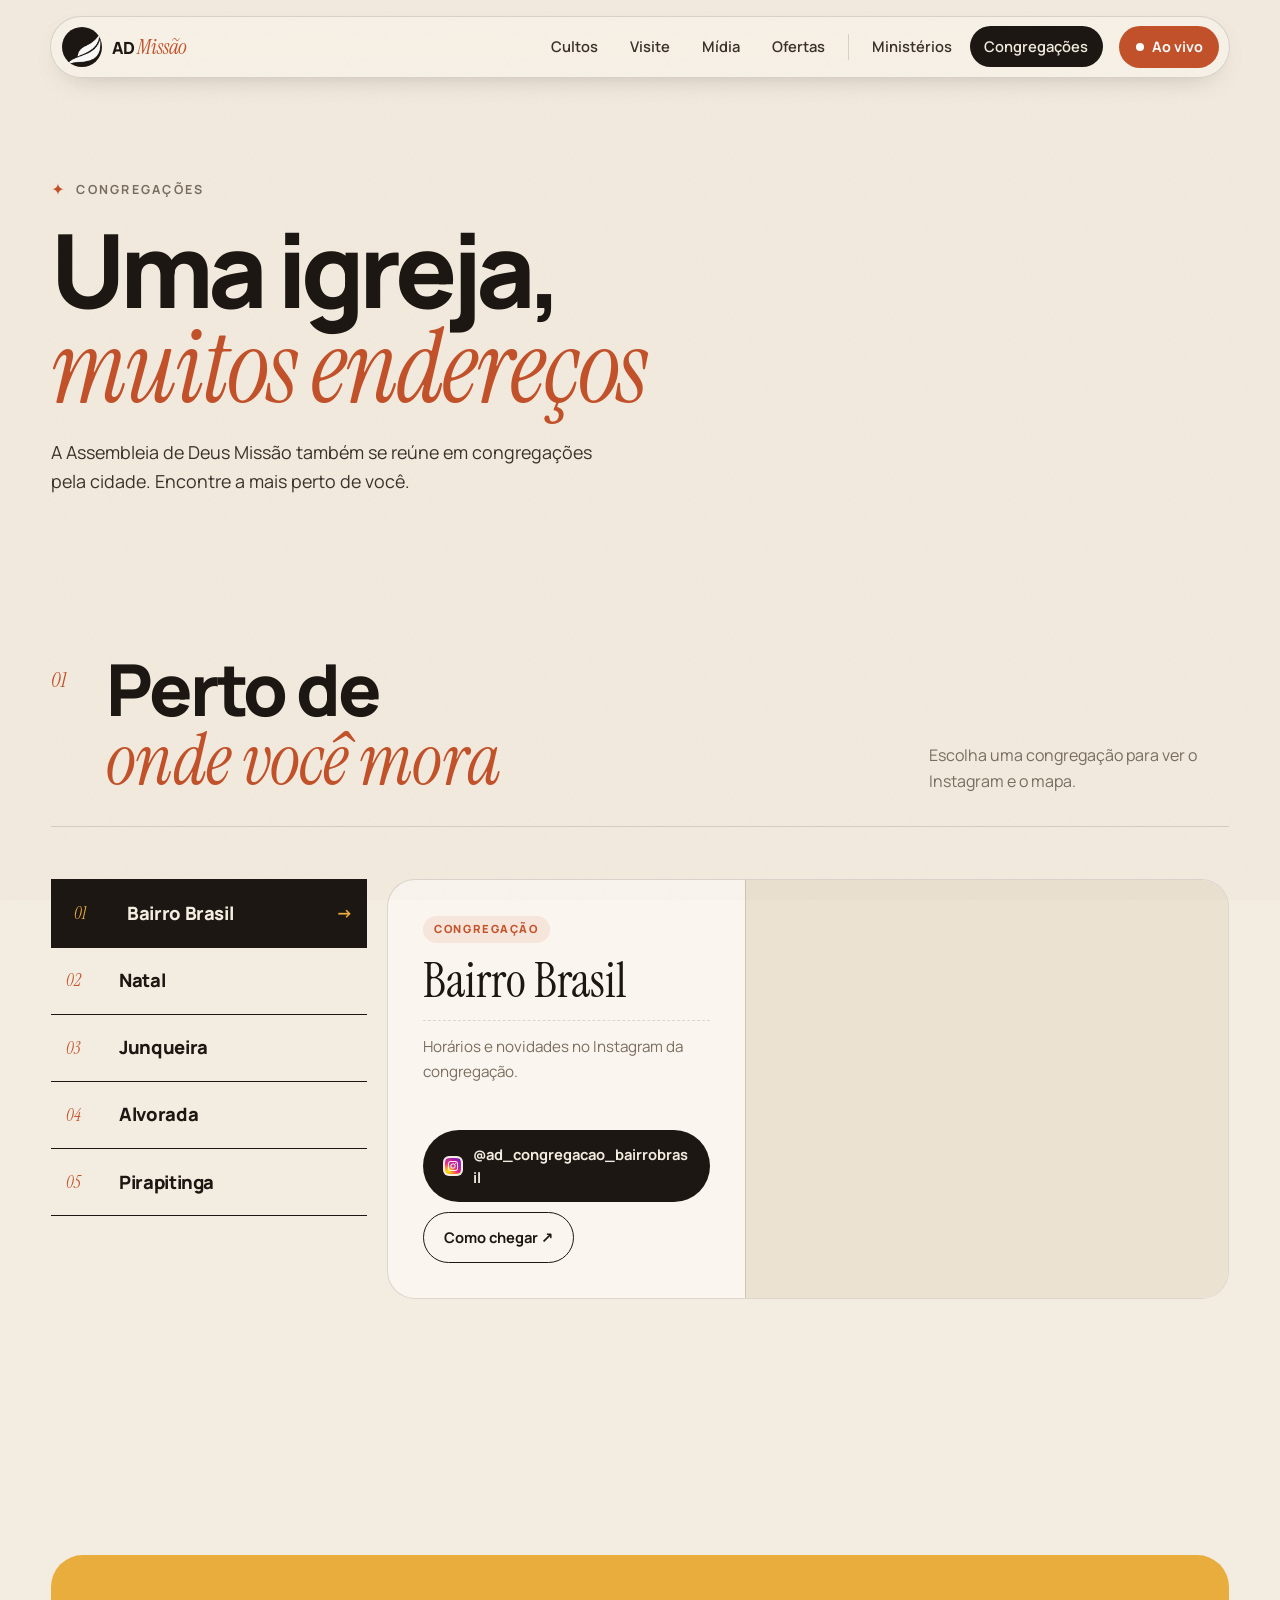
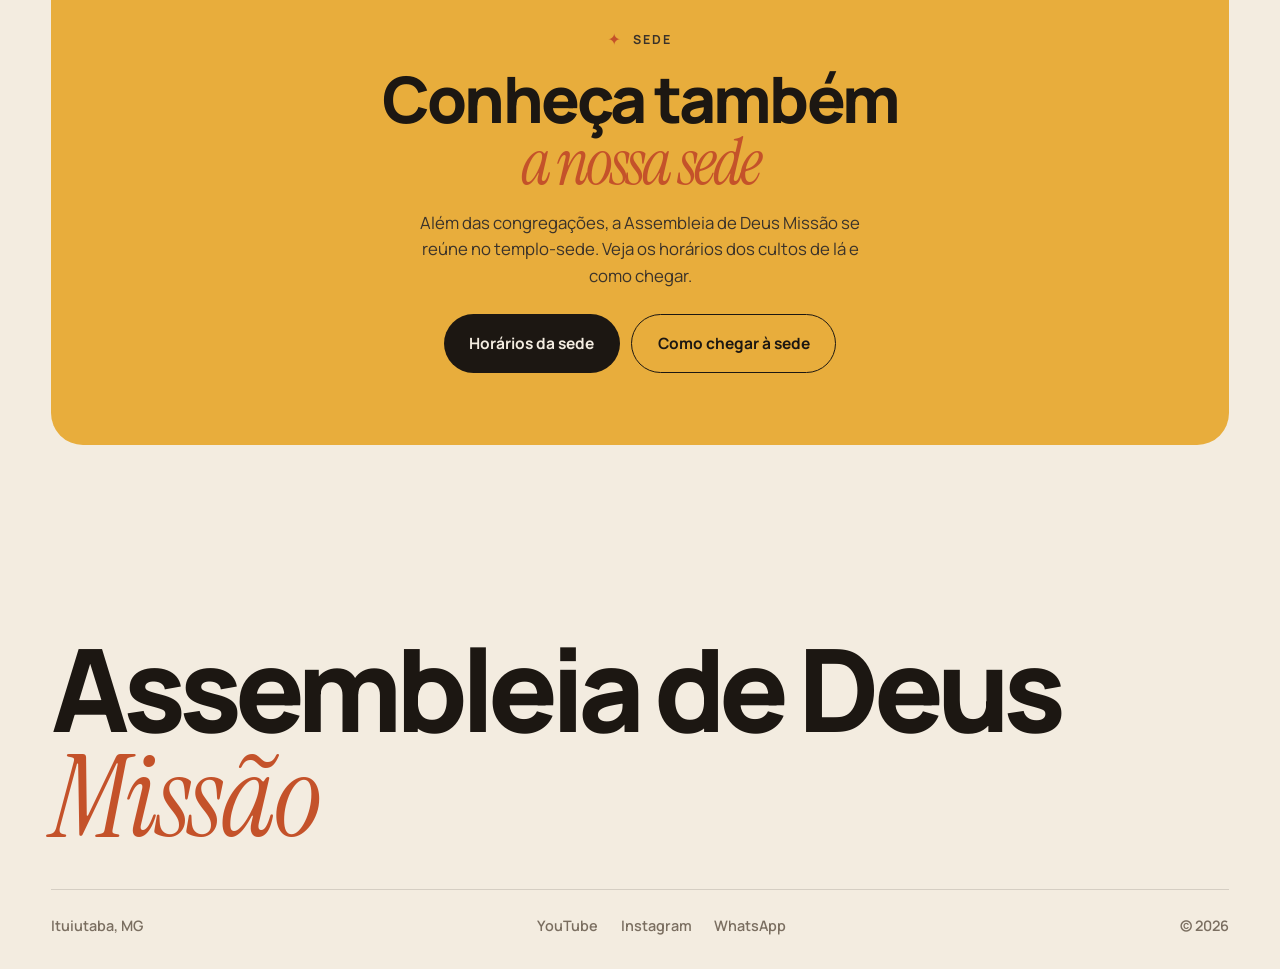
==== commit 762b83a6: "Congregações: menu com Instagram e mapa de cada uma; chamada na home - Lista CONGREGACOES com as 5 c" ====
--- a/congregacoes.html
+++ b/congregacoes.html
@@ -4,7 +4,7 @@
     <meta charset="utf-8" />
     <meta name="viewport" content="width=device-width, initial-scale=1" />
     <title>Congregações – Assembleia de Deus Missão, Ituiutaba</title>
-    <meta name="description" content="Endereços e horários das congregações da Assembleia de Deus Missão em Ituiutaba, MG." />
+    <meta name="description" content="Congregações da Assembleia de Deus Missão em Ituiutaba, MG: Bairro Brasil, Natal, Junqueira, Alvorada e Pirapitinga. Instagram e localização de cada uma." />
     <meta name="theme-color" content="#f3ece0" />
     <link rel="icon" type="image/png" href="./assets/logo.png" />
     <link rel="preconnect" href="https://fonts.googleapis.com" />
@@ -45,24 +45,25 @@
         <p class="hero-sub">A Assembleia de Deus Missão também se reúne em congregações pela cidade. Encontre a mais perto de você.</p>
       </section>
 
-      <!-- ============ Lista de congregações ============ -->
-      <!-- Os cartões são gerados pelo script.js a partir da lista CONGREGACOES. -->
+      <!-- ============ Congregações ============ -->
+      <!-- O menu e o painel são gerados pelo script.js a partir da lista CONGREGACOES. -->
       <section class="sec" id="lista">
         <div class="sec-head">
           <span class="num">01</span>
           <h2>Perto de<br /><em>onde você mora</em></h2>
-          <p>Endereços e horários de cada congregação.</p>
+          <p>Escolha uma congregação para ver o Instagram e o mapa.</p>
         </div>
         <div class="congs" id="congs"></div>
       </section>
-      <!-- ============ Convite ============ -->
+      <!-- ============ Convite para a Sede ============ -->
       <section class="sec">
         <div class="cta-band">
-          <h2>Venha <em>fazer parte</em></h2>
-          <p>Também é uma alegria receber você na nossa sede. Confira os horários e venha nos conhecer.</p>
+          <p class="tag"><span>✦</span> Sede</p>
+          <h2>Conheça também<br /><em>a nossa sede</em></h2>
+          <p>Além das congregações, a Assembleia de Deus Missão se reúne no templo-sede. Veja os horários dos cultos de lá e como chegar.</p>
           <div class="hero-cta">
-            <a class="pill dark" href="index.html#cultos">Ver horários dos cultos</a>
-            <a class="pill line" href="index.html#visite">Como chegar</a>
+            <a class="pill dark" href="index.html#cultos">Horários da sede</a>
+            <a class="pill line" href="index.html#visite">Como chegar à sede</a>
           </div>
         </div>
       </section>
--- a/style.css
+++ b/style.css
@@ -250,15 +250,18 @@
 .cta-band .hero-cta{justify-content:center;margin-top:.5rem}
 .cta-band .pill.line{border-color:var(--ink)}
 
-/* Chamada para Ministérios na home */
-.teaser-wrap{padding-top:0;padding-bottom:0}
+/* Chamadas para Ministérios e Congregações na home */
+.teaser-wrap{padding-top:0;padding-bottom:0;display:grid;gap:1rem}
 .teaser{display:grid;grid-template-columns:auto 1fr auto;align-items:center;gap:1.5rem 2rem;padding:1.5rem 1.75rem;border-radius:28px;background:var(--paper);border:1px solid var(--line);text-decoration:none;transition:transform .4s var(--ease),box-shadow .4s}
 .teaser:hover{transform:translateY(-4px);box-shadow:0 30px 50px -30px rgba(28,23,18,.45)}
 .faces{display:flex}
 .faces img{width:52px;height:52px;border-radius:50%;object-fit:cover;background:#fff;border:3px solid var(--paper);margin-left:-14px;transition:transform .35s var(--ease)}
 .faces img:first-child{margin-left:0}
-.teaser:hover .faces img{transform:translateY(-3px)}
-.teaser:hover .faces img:nth-child(even){transform:translateY(3px)}
+.pins{display:flex}
+.pins span{width:52px;height:52px;border-radius:50%;display:grid;place-items:center;background:var(--c);color:var(--t,var(--cream));border:3px solid var(--paper);margin-left:-14px;font-family:var(--serif);font-style:italic;font-size:1.45rem;line-height:1;transition:transform .35s var(--ease)}
+.pins span:first-child{margin-left:0}
+.teaser:hover .faces img,.teaser:hover .pins span{transform:translateY(-3px)}
+.teaser:hover .faces img:nth-child(even),.teaser:hover .pins span:nth-child(even){transform:translateY(3px)}
 .teaser-text{color:var(--ink-2);font-size:.98rem;line-height:1.45}
 .teaser-text b{display:block;font-family:var(--serif);font-weight:400;font-size:1.7rem;color:var(--ink);line-height:1.1;margin-bottom:.2rem}
 .teaser .pill span{transition:transform .3s var(--ease)}
@@ -271,35 +274,66 @@
 .cong-link:hover b{color:var(--ember)}
 .visit-card .pill{margin-top:auto}
 
-/* Cartões de congregação */
-.congs{display:grid;grid-template-columns:repeat(3,1fr);gap:1.1rem}
-.cong{display:flex;flex-direction:column;gap:.8rem;background:var(--paper);border:1px solid var(--line);border-radius:26px;padding:1.75rem;transition:transform .4s var(--ease),box-shadow .4s}
-.cong:hover{transform:translateY(-6px);box-shadow:0 30px 50px -30px rgba(28,23,18,.45)}
-.cong-tag{align-self:flex-start;font-size:.7rem;font-weight:800;letter-spacing:.14em;text-transform:uppercase;color:var(--ember);background:rgba(196,82,42,.1);padding:.3rem .7rem;border-radius:999px}
-.cong h3{font-family:var(--serif);font-weight:400;font-size:2rem;line-height:1.02}
-.cong-addr{color:var(--muted);font-size:.95rem}
-.cong-times{list-style:none;display:grid;gap:.45rem;padding:.9rem 0;border-top:1.5px dashed var(--line);border-bottom:1.5px dashed var(--line)}
-.cong-times li{display:grid;grid-template-columns:2.6rem 3.4rem 1fr;align-items:baseline;gap:.4rem;font-size:.95rem}
-.cong-times span{font-size:.72rem;font-weight:800;letter-spacing:.12em;text-transform:uppercase;color:var(--muted)}
-.cong-times time{font-weight:800;font-variant-numeric:tabular-nums}
-.cong-times em{font-family:var(--sans);font-style:normal;color:var(--ink-2);font-size:.88rem}
-.cong .pill{align-self:flex-start;margin-top:auto;padding:.75rem 1.2rem}
+/* Congregações: menu (abas) + painel com Instagram e mapa */
+.cg{display:grid;grid-template-columns:minmax(220px,.75fr) 2fr;gap:1.25rem;align-items:start}
+.cg-list{display:flex;flex-direction:column;border-top:1px solid var(--ink)}
+.cg-tab{display:grid;grid-template-columns:2.6rem 1fr auto;align-items:center;gap:.75rem;width:100%;padding:1.15rem .9rem;border:0;border-bottom:1px solid var(--ink);background:none;color:var(--ink);font:inherit;text-align:left;cursor:pointer;position:relative;isolation:isolate;transition:color .35s,padding .45s var(--ease)}
+.cg-tab::before{content:"";position:absolute;inset:0;background:var(--ink);transform:scaleY(0);transform-origin:bottom;transition:transform .45s var(--ease);z-index:-1}
+.cg-tab::after{content:"→";font-weight:800;opacity:0;transform:translateX(-6px);transition:opacity .3s,transform .3s var(--ease)}
+.cg-tab:hover{padding-left:1.4rem}
+.cg-tab[aria-selected="true"]{color:var(--cream);padding-left:1.4rem}
+.cg-tab[aria-selected="true"]::before{transform:scaleY(1)}
+.cg-tab[aria-selected="true"]::after{opacity:1;transform:none;color:var(--sun)}
+.cg-tab:focus-visible{outline:2px solid var(--ember);outline-offset:2px}
+.cg-no{font-family:var(--serif);font-style:italic;font-size:1.05rem;color:var(--ember)}
+.cg-tab[aria-selected="true"] .cg-no{color:var(--sun)}
+.cg-name{font-weight:800;font-size:1.15rem;letter-spacing:-.02em}
+.cg-panel{display:grid;grid-template-columns:1fr 1.35fr;background:var(--paper);border:1px solid var(--line);border-radius:28px;overflow:hidden;min-height:420px}
+.cg-panel:focus-visible{outline:2px solid var(--ember);outline-offset:3px}
+.cg-info{display:flex;flex-direction:column;gap:.9rem;padding:clamp(1.5rem,3vw,2.2rem)}
+.cg-tag{align-self:flex-start;font-size:.7rem;font-weight:800;letter-spacing:.14em;text-transform:uppercase;color:var(--ember);background:rgba(196,82,42,.1);padding:.3rem .7rem;border-radius:999px}
+.cg-info h3{font-family:var(--serif);font-weight:400;font-size:clamp(2.2rem,4vw,3rem);line-height:1}
+.cg-addr{color:var(--ink-2);font-size:.98rem;line-height:1.45}
+.cg-note{color:var(--muted);font-size:.95rem;padding-top:.9rem;border-top:1.5px dashed var(--line)}
+.cg-times{list-style:none;display:grid;gap:.45rem;padding:.9rem 0;border-top:1.5px dashed var(--line);border-bottom:1.5px dashed var(--line)}
+.cg-times li{display:grid;grid-template-columns:2.6rem 3.4rem 1fr;align-items:baseline;gap:.4rem;font-size:.95rem}
+.cg-times span{font-size:.72rem;font-weight:800;letter-spacing:.12em;text-transform:uppercase;color:var(--muted)}
+.cg-times time{font-weight:800;font-variant-numeric:tabular-nums}
+.cg-times em{font-family:var(--sans);font-style:normal;color:var(--ink-2);font-size:.88rem}
+.cg-actions{display:flex;flex-direction:column;align-items:flex-start;gap:.6rem;margin-top:auto;padding-top:.5rem}
+.cg-actions .pill{padding:.8rem 1.25rem;font-size:.92rem;max-width:100%}
+.cg-insta{overflow-wrap:anywhere}
+.cg-insta img{width:20px;height:20px;flex:none;border-radius:6px;background:var(--cream);padding:2px}
+.cg-map{background:var(--cream-2);border-left:1px solid var(--line);min-height:320px}
+.cg-map iframe{width:100%;height:100%;min-height:320px;border:0;display:block;filter:sepia(.25) saturate(.85)}
 .congs-empty{grid-column:1/-1;text-align:center;padding:clamp(2.5rem,7vw,4.5rem) 1.5rem;border:1.5px dashed var(--line);border-radius:28px;background:var(--paper)}
 .congs-empty b{display:block;font-family:var(--serif);font-weight:400;font-size:2.4rem;color:var(--ember);margin-bottom:.4rem}
 .congs-empty p{max-width:46ch;margin:0 auto;color:var(--ink-2)}
 .congs-empty a{color:var(--ink);font-weight:700}
 
 @media (max-width:1100px){
-  .congs{grid-template-columns:repeat(2,1fr)}
   nav a{padding:.55rem .7rem}
+  .cg-panel{grid-template-columns:1fr}
+  .cg-map{border-left:0;border-top:1px solid var(--line)}
 }
 @media (max-width:900px){
   .nav-sep{width:auto;height:1px;margin:.35rem .6rem}
   .teaser{grid-template-columns:1fr;justify-items:start}
+  /* No celular/tablet o menu vira uma grade de botões: todas as opções à vista, sem rolar para o lado */
+  .cg{grid-template-columns:1fr}
+  .cg-list{display:grid;grid-template-columns:repeat(auto-fill,minmax(150px,1fr));gap:.5rem;border-top:0}
+  .cg-tab{display:flex;width:auto;min-width:0;gap:.5rem;padding:.7rem 1rem;border:1.5px solid var(--ink);border-radius:999px;overflow:hidden}
+  .cg-name{white-space:nowrap;overflow:hidden;text-overflow:ellipsis}
+  .cg-tab:hover,.cg-tab[aria-selected="true"]{padding-left:1rem}
+  .cg-tab::after{display:none}
+  .cg-no{font-size:.95rem}
+  .cg-name{font-size:1rem}
 }
 @media (max-width:640px){
-  .congs{grid-template-columns:1fr}
-  .faces img{width:42px;height:42px;margin-left:-12px}
+  .faces img,.pins span{width:42px;height:42px;margin-left:-12px}
+  .pins span{font-size:1.2rem}
+  .faces img:first-child,.pins span:first-child{margin-left:0}
+  .cg-actions .pill{font-size:.84rem;padding:.75rem 1.05rem}
 }
 
 /* ============ Movimento ============ */
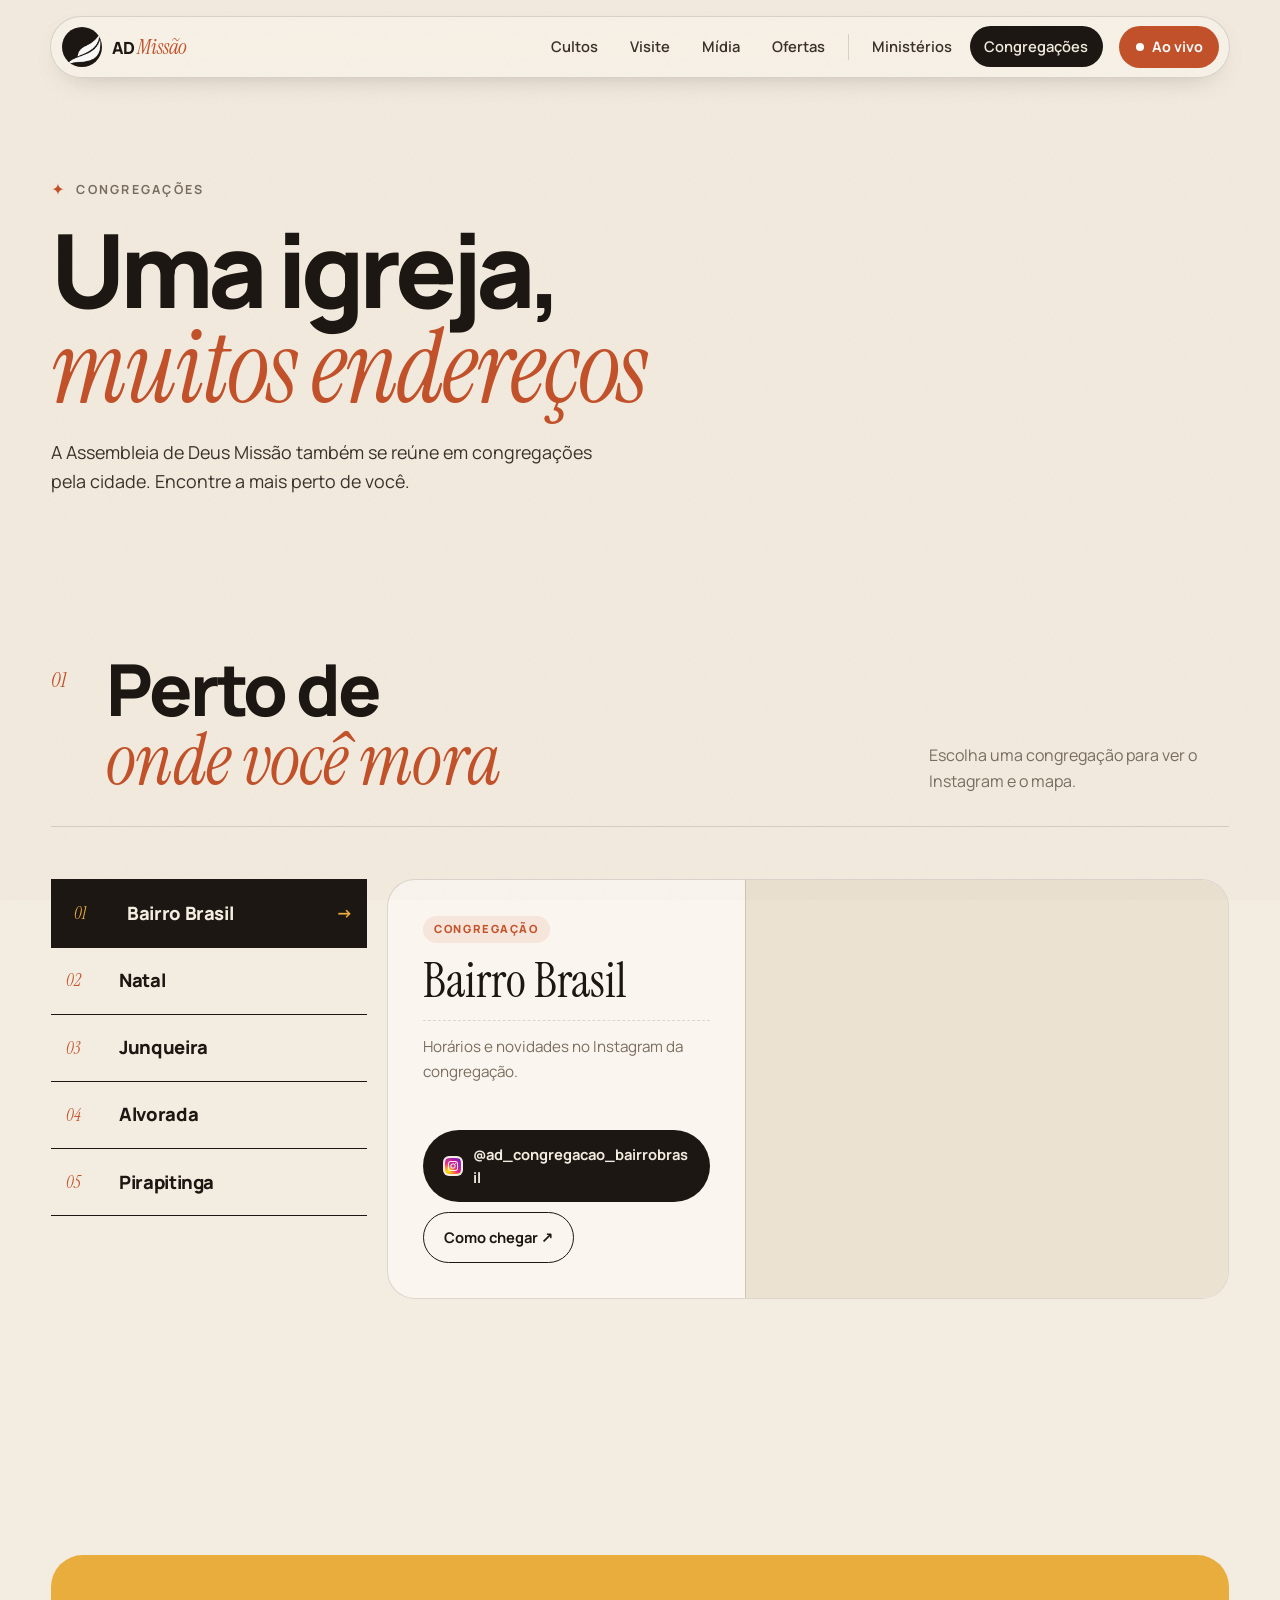
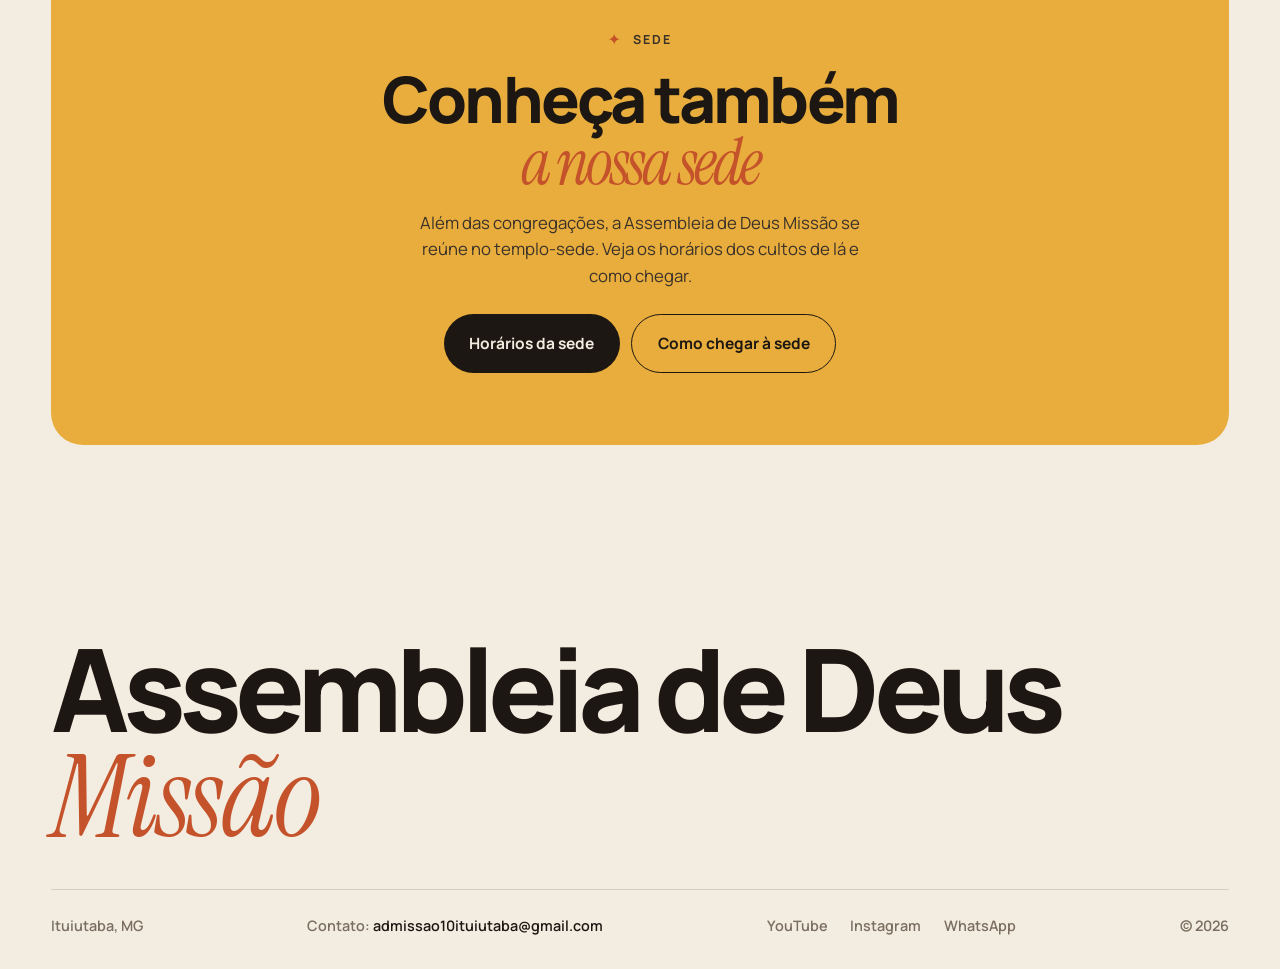
==== commit 97a4dd51: "Rodapé: contato por e-mail (admissao10ituiutaba@gmail.com) - "Contato:" com o e-mail visível e link " ====
--- a/congregacoes.html
+++ b/congregacoes.html
@@ -18,18 +18,18 @@
 
     <!-- ============ Cabeçalho (igual em todas as páginas) ============ -->
     <header id="topo">
-      <a class="mark" href="index.html" aria-label="Início">
+      <a class="mark" href="./" aria-label="Início">
         <span class="mark-logo"><img src="./assets/logo.png" alt="" /></span>
         <span class="mark-text">AD <i>Missão</i></span>
       </a>
       <nav id="menu" aria-label="Principal">
-        <a href="index.html#cultos">Cultos</a>
-        <a href="index.html#visite">Visite</a>
-        <a href="index.html#midia">Mídia</a>
-        <a href="index.html#ofertas">Ofertas</a>
+        <a href="./#cultos">Cultos</a>
+        <a href="./#visite">Visite</a>
+        <a href="./#midia">Mídia</a>
+        <a href="./#ofertas">Ofertas</a>
         <span class="nav-sep" aria-hidden="true"></span>
-        <a href="ministerios.html">Ministérios</a>
-        <a href="congregacoes.html" class="active" aria-current="page">Congregações</a>
+        <a href="ministerios">Ministérios</a>
+        <a href="congregacoes" class="active" aria-current="page">Congregações</a>
       </nav>
       <a class="live" href="https://www.youtube.com/@assembleiadedeus.ituiutaba/live" target="_blank" rel="noopener">
         <span class="live-dot"></span> Ao vivo
@@ -62,8 +62,8 @@
           <h2>Conheça também<br /><em>a nossa sede</em></h2>
           <p>Além das congregações, a Assembleia de Deus Missão se reúne no templo-sede. Veja os horários dos cultos de lá e como chegar.</p>
           <div class="hero-cta">
-            <a class="pill dark" href="index.html#cultos">Horários da sede</a>
-            <a class="pill line" href="index.html#visite">Como chegar à sede</a>
+            <a class="pill dark" href="./#cultos">Horários da sede</a>
+            <a class="pill line" href="./#visite">Como chegar à sede</a>
           </div>
         </div>
       </section>
@@ -73,6 +73,7 @@
       <p class="big">Assembleia de Deus <em>Missão</em></p>
       <div class="foot-row">
         <span>Ituiutaba, MG</span>
+        <span class="foot-contact">Contato: <a href="mailto:admissao10ituiutaba@gmail.com">admissao10ituiutaba@gmail.com</a></span>
         <span class="foot-social">
           <a href="https://www.youtube.com/@assembleiadedeus.ituiutaba" target="_blank" rel="noopener">YouTube</a>
           <a href="https://www.instagram.com/assembleiadedeus.ituiutaba" target="_blank" rel="noopener">Instagram</a>
--- a/style.css
+++ b/style.css
@@ -192,6 +192,8 @@
 .foot-social{display:flex;gap:1.4rem}
 .foot-social a{text-decoration:none}
 .foot-social a:hover{color:var(--ember)}
+.foot-contact a{color:var(--ink);text-decoration:none;overflow-wrap:anywhere}
+.foot-contact a:hover{color:var(--ember)}
 
 /* ============ Música – discos ============ */
 .records{display:grid;grid-template-columns:repeat(2,1fr);gap:clamp(1.5rem,4vw,3.5rem);padding-right:clamp(0rem,6vw,5rem)}
@@ -319,11 +321,11 @@
 @media (max-width:900px){
   .nav-sep{width:auto;height:1px;margin:.35rem .6rem}
   .teaser{grid-template-columns:1fr;justify-items:start}
-  /* No celular/tablet o menu vira uma grade de botões: todas as opções à vista, sem rolar para o lado */
+  /* No celular/tablet o menu vira botões que quebram de linha: todas as opções à vista,
+     sem rolar para o lado e sem cortar nomes (cada botão tem a largura do próprio nome) */
   .cg{grid-template-columns:1fr}
-  .cg-list{display:grid;grid-template-columns:repeat(auto-fill,minmax(150px,1fr));gap:.5rem;border-top:0}
-  .cg-tab{display:flex;width:auto;min-width:0;gap:.5rem;padding:.7rem 1rem;border:1.5px solid var(--ink);border-radius:999px;overflow:hidden}
-  .cg-name{white-space:nowrap;overflow:hidden;text-overflow:ellipsis}
+  .cg-list{flex-direction:row;flex-wrap:wrap;gap:.5rem;border-top:0}
+  .cg-tab{display:flex;flex:1 1 auto;width:auto;gap:.5rem;padding:.7rem 1rem;border:1.5px solid var(--ink);border-radius:999px;overflow:hidden;white-space:nowrap}
   .cg-tab:hover,.cg-tab[aria-selected="true"]{padding-left:1rem}
   .cg-tab::after{display:none}
   .cg-no{font-size:.95rem}
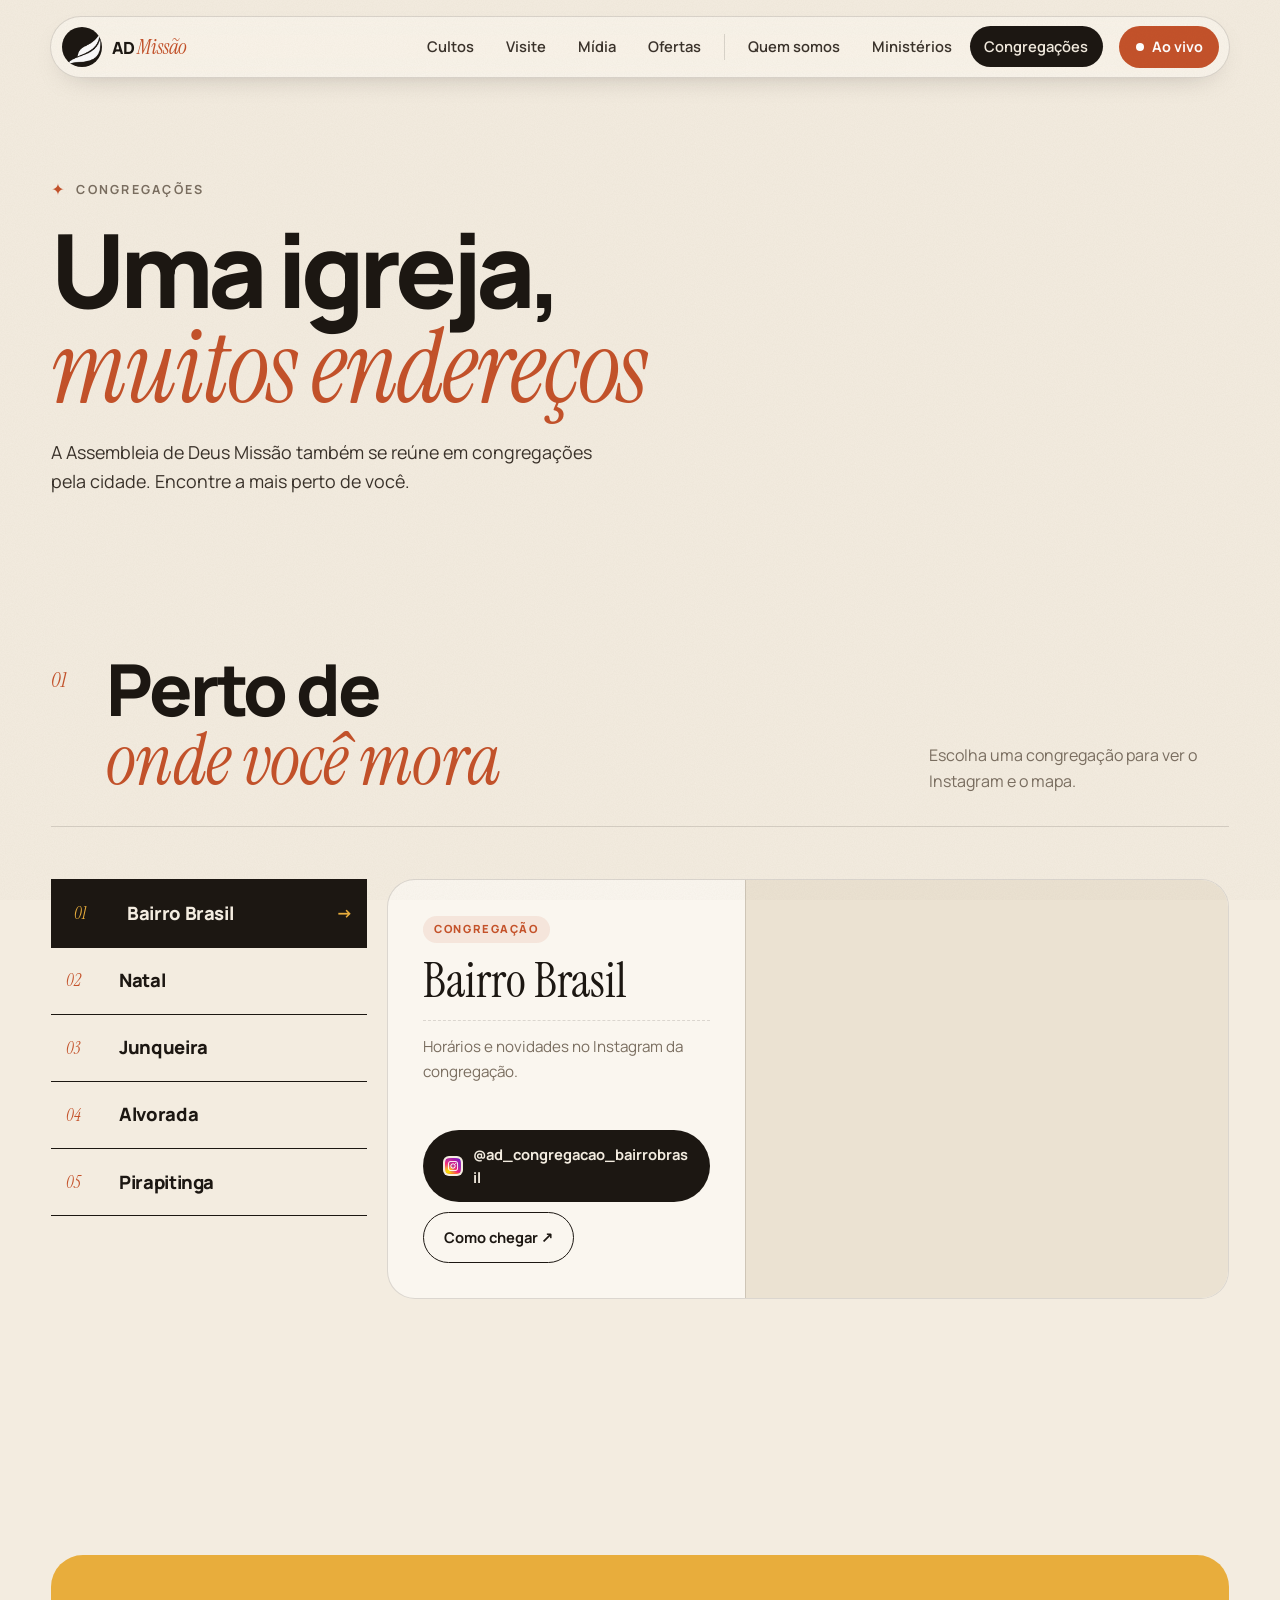
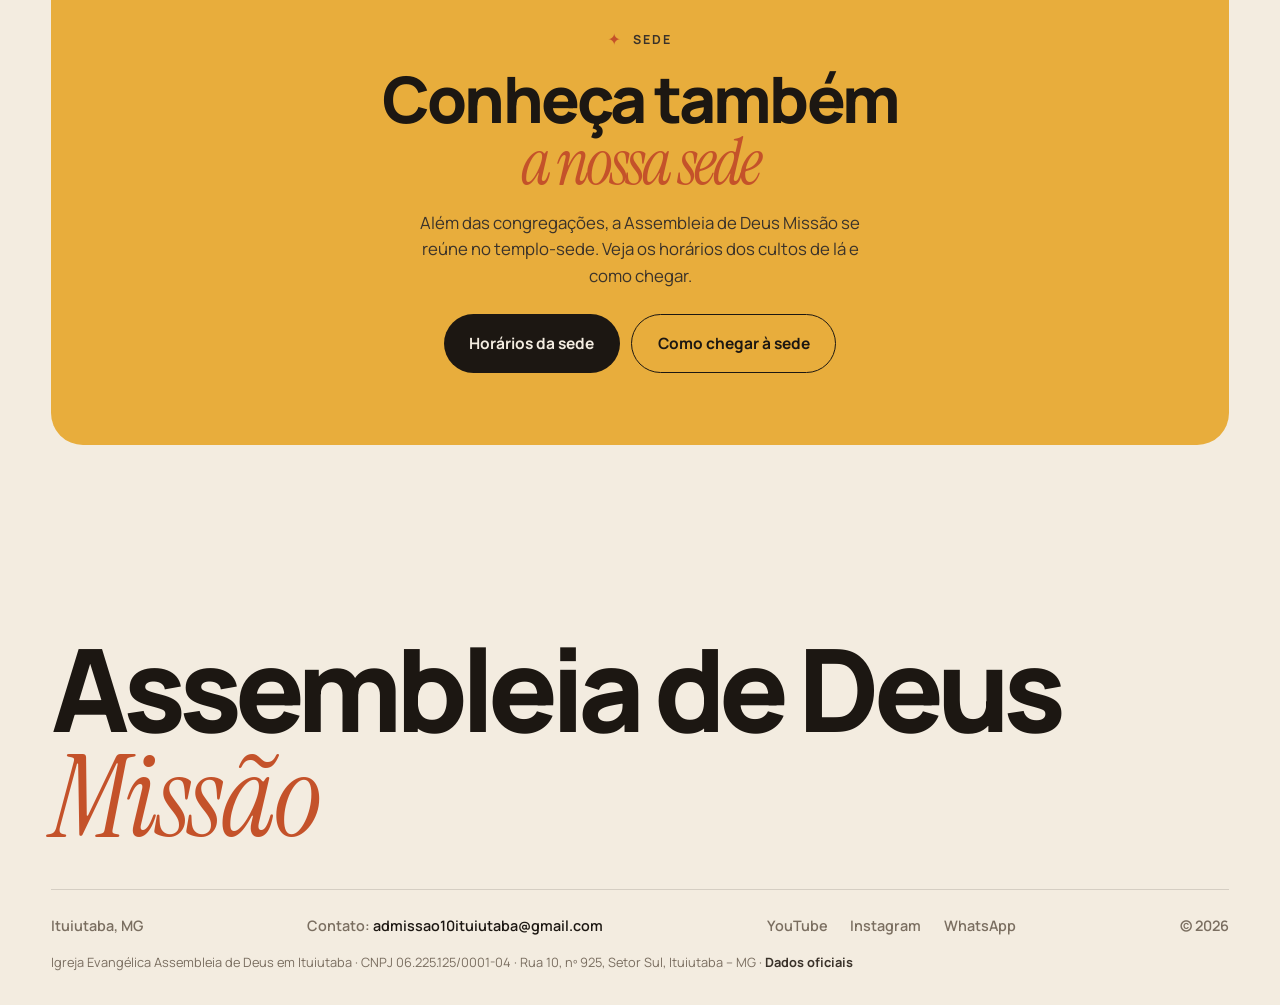
==== commit e5dc287e: "Página Quem somos e dados oficiais (CNPJ) no rodapé Transparência exigida para programas de organiza" ====
--- a/congregacoes.html
+++ b/congregacoes.html
@@ -28,6 +28,7 @@
         <a href="./#midia">Mídia</a>
         <a href="./#ofertas">Ofertas</a>
         <span class="nav-sep" aria-hidden="true"></span>
+        <a href="quem-somos">Quem somos</a>
         <a href="ministerios">Ministérios</a>
         <a href="congregacoes" class="active" aria-current="page">Congregações</a>
       </nav>
@@ -81,6 +82,7 @@
         </span>
         <span>© <span id="year">2026</span></span>
       </div>
+      <p class="foot-legal">Igreja Evangélica Assembleia de Deus em Ituiutaba · CNPJ 06.225.125/0001-04 · Rua 10, nº 925, Setor Sul, Ituiutaba – MG · <a href="quem-somos#dados">Dados oficiais</a></p>
     </footer>
 
     <script src="script.js"></script>
--- a/style.css
+++ b/style.css
@@ -194,6 +194,9 @@
 .foot-social a:hover{color:var(--ember)}
 .foot-contact a{color:var(--ink);text-decoration:none;overflow-wrap:anywhere}
 .foot-contact a:hover{color:var(--ember)}
+.foot-legal{margin-top:1rem;font-size:.8rem;color:var(--muted);line-height:1.5}
+.foot-legal a{color:var(--ink-2);font-weight:700;text-decoration:none}
+.foot-legal a:hover{color:var(--ember)}
 
 /* ============ Música – discos ============ */
 .records{display:grid;grid-template-columns:repeat(2,1fr);gap:clamp(1.5rem,4vw,3.5rem);padding-right:clamp(0rem,6vw,5rem)}
@@ -338,6 +341,45 @@
   .cg-actions .pill{font-size:.84rem;padding:.75rem 1.05rem}
 }
 
+/* ============ Quem somos ============ */
+.qs-mission{display:grid;grid-template-columns:1.3fr 1fr;gap:1.25rem;align-items:stretch}
+.qs-quote{background:var(--ink);color:var(--cream);border-radius:999px 999px 28px 28px;padding:clamp(3.5rem,8vw,6rem) clamp(1.5rem,4vw,3rem) clamp(2rem,4vw,3rem);font-family:var(--serif);font-size:clamp(1.8rem,3.4vw,2.8rem);line-height:1.12;text-align:center;display:flex;flex-direction:column;justify-content:center;gap:1.4rem}
+.qs-quote em{color:var(--sun)}
+.qs-quote cite{text-transform:none;letter-spacing:normal;font-weight:500;font-family:var(--sans);font-style:normal;font-size:.85rem;line-height:1.5;color:rgba(243,236,224,.7);max-width:46ch;margin:0 auto}
+.qs-pillars{list-style:none;display:grid;gap:.9rem;align-content:center}
+.qs-pillars li{background:var(--paper);border:1px solid var(--line);border-radius:22px;padding:1.3rem 1.4rem;color:var(--ink-2)}
+.qs-pillars b{display:block;font-family:var(--serif);font-weight:400;font-size:1.8rem;color:var(--ember);line-height:1.1;margin-bottom:.2rem}
+.qs-timeline{list-style:none;position:relative;display:grid;gap:1rem;padding-left:2.2rem}
+.qs-timeline::before{content:"";position:absolute;left:.55rem;top:.6rem;bottom:.6rem;width:2px;background:repeating-linear-gradient(var(--ember) 0 6px,transparent 6px 12px)}
+.qs-timeline li{position:relative;background:var(--paper);border:1px solid var(--line);border-radius:22px;padding:1.3rem 1.5rem}
+.qs-timeline li::before{content:"";position:absolute;left:-2.05rem;top:1.55rem;width:14px;height:14px;border-radius:50%;background:var(--sun);border:3px solid var(--cream);box-shadow:0 0 0 1.5px var(--ember)}
+.qs-when{font-size:.72rem;font-weight:800;letter-spacing:.16em;text-transform:uppercase;color:var(--ember)}
+.qs-timeline h3{font-family:var(--serif);font-weight:400;font-size:1.7rem;line-height:1.1;margin:.2rem 0 .4rem}
+.qs-timeline p{color:var(--ink-2);max-width:70ch}
+.qs-cards{display:grid;grid-template-columns:repeat(3,1fr);gap:1rem}
+.qs-card{display:flex;flex-direction:column;gap:.6rem;background:var(--paper);border:1px solid var(--line);border-radius:26px;padding:1.6rem;text-decoration:none;transition:transform .4s var(--ease),box-shadow .4s}
+.qs-card:hover{transform:translateY(-5px);box-shadow:0 30px 50px -30px rgba(28,23,18,.45)}
+.qs-card h3{font-weight:800;font-size:1.25rem;letter-spacing:-.02em}
+.qs-card p{color:var(--ink-2);font-size:.96rem;line-height:1.5}
+.qs-more{margin-top:auto;font-weight:700;font-size:.9rem;color:var(--ember)}
+.qs-data{display:grid;grid-template-columns:repeat(2,1fr);border-top:1px solid var(--ink)}
+.qs-data div{padding:1.2rem .5rem;border-bottom:1px solid var(--ink)}
+.qs-data div:nth-child(odd){padding-right:1.5rem}
+.qs-data dt{font-size:.72rem;font-weight:800;letter-spacing:.14em;text-transform:uppercase;color:var(--muted);margin-bottom:.3rem}
+.qs-data dd{font-weight:700;font-size:1.05rem;line-height:1.4}
+@media (max-width:900px){
+  .qs-mission{grid-template-columns:1fr}
+  .qs-cards{grid-template-columns:repeat(2,1fr)}
+  .qs-data{grid-template-columns:1fr}
+  .qs-data div:nth-child(odd){padding-right:.5rem}
+}
+@media (max-width:640px){
+  .qs-cards{grid-template-columns:1fr}
+  .qs-timeline{padding-left:1.8rem}
+  .qs-timeline li::before{left:-1.65rem}
+  .qs-timeline::before{left:.4rem}
+}
+
 /* ============ Movimento ============ */
 .js .rv{opacity:0;transform:translateY(40px);transition:opacity 1s var(--ease),transform 1s var(--ease);transition-delay:var(--d,0s)}
 .js .rv.in{opacity:1;transform:none}
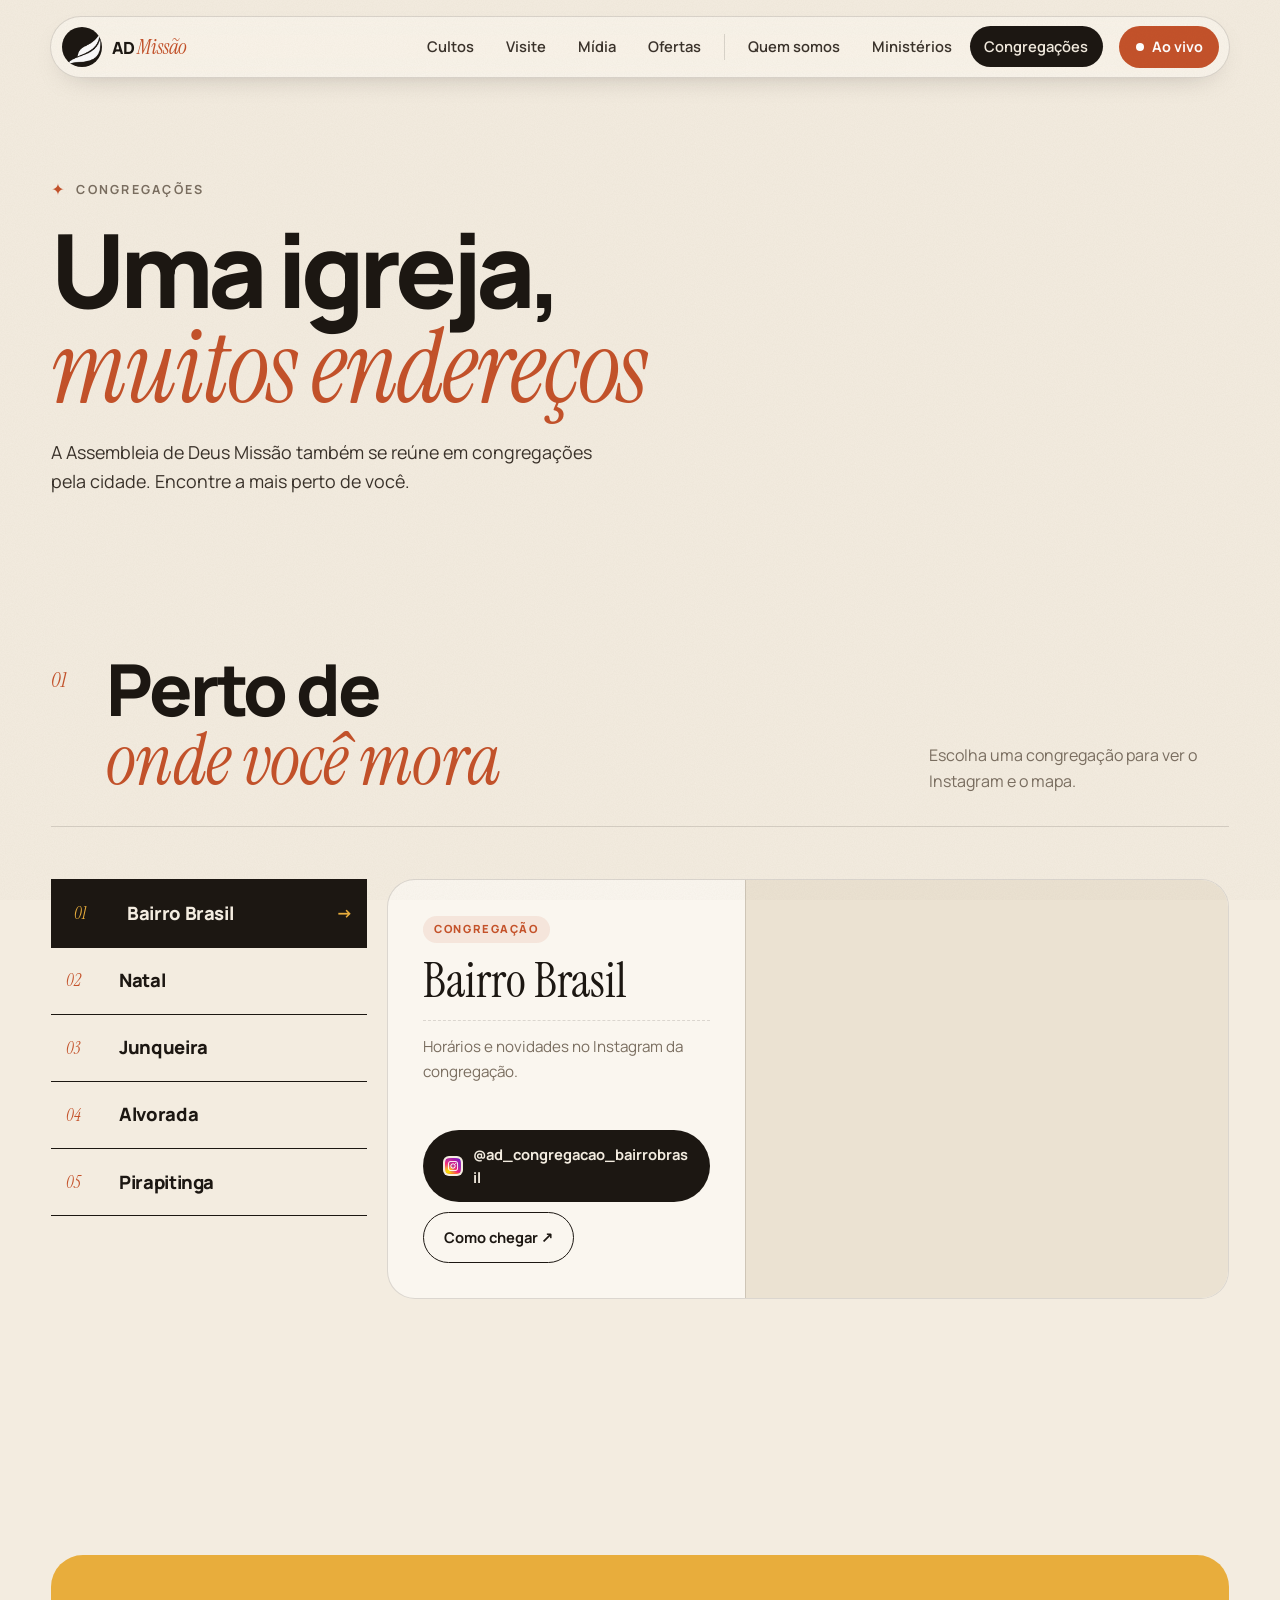
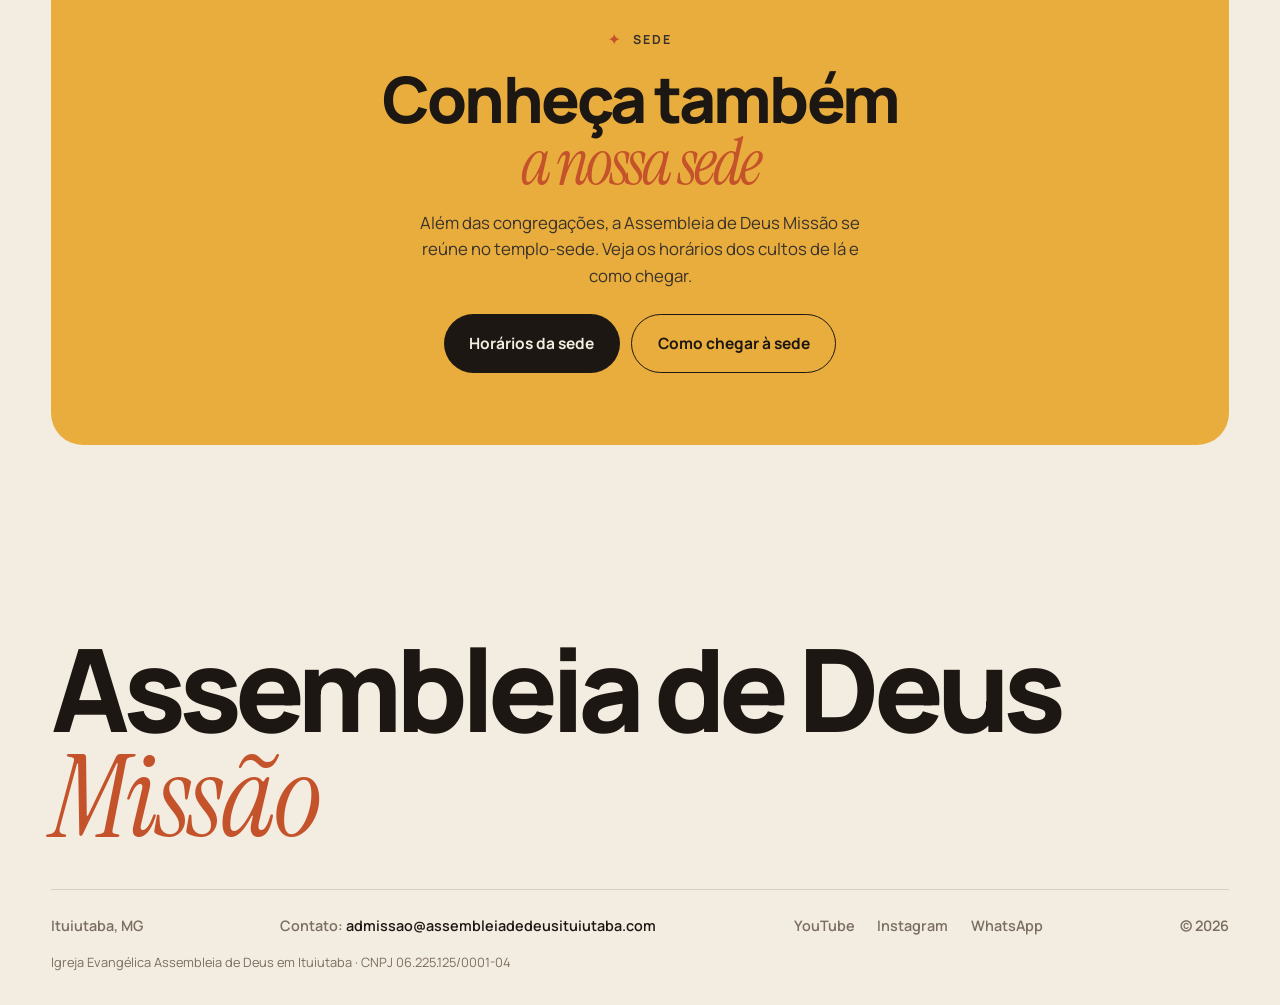
==== commit 76016827: "E-mail com domínio próprio e dados oficiais só com o necessário - Contato: admissao@assembleiadedeus" ====
--- a/congregacoes.html
+++ b/congregacoes.html
@@ -74,7 +74,7 @@
       <p class="big">Assembleia de Deus <em>Missão</em></p>
       <div class="foot-row">
         <span>Ituiutaba, MG</span>
-        <span class="foot-contact">Contato: <a href="mailto:admissao10ituiutaba@gmail.com">admissao10ituiutaba@gmail.com</a></span>
+        <span class="foot-contact">Contato: <a href="mailto:admissao@assembleiadedeusituiutaba.com">admissao@assembleiadedeusituiutaba.com</a></span>
         <span class="foot-social">
           <a href="https://www.youtube.com/@assembleiadedeus.ituiutaba" target="_blank" rel="noopener">YouTube</a>
           <a href="https://www.instagram.com/assembleiadedeus.ituiutaba" target="_blank" rel="noopener">Instagram</a>
@@ -82,7 +82,7 @@
         </span>
         <span>© <span id="year">2026</span></span>
       </div>
-      <p class="foot-legal">Igreja Evangélica Assembleia de Deus em Ituiutaba · CNPJ 06.225.125/0001-04 · Rua 10, nº 925, Setor Sul, Ituiutaba – MG · <a href="quem-somos#dados">Dados oficiais</a></p>
+      <p class="foot-legal">Igreja Evangélica Assembleia de Deus em Ituiutaba · CNPJ 06.225.125/0001-04</p>
     </footer>
 
     <script src="script.js"></script>
